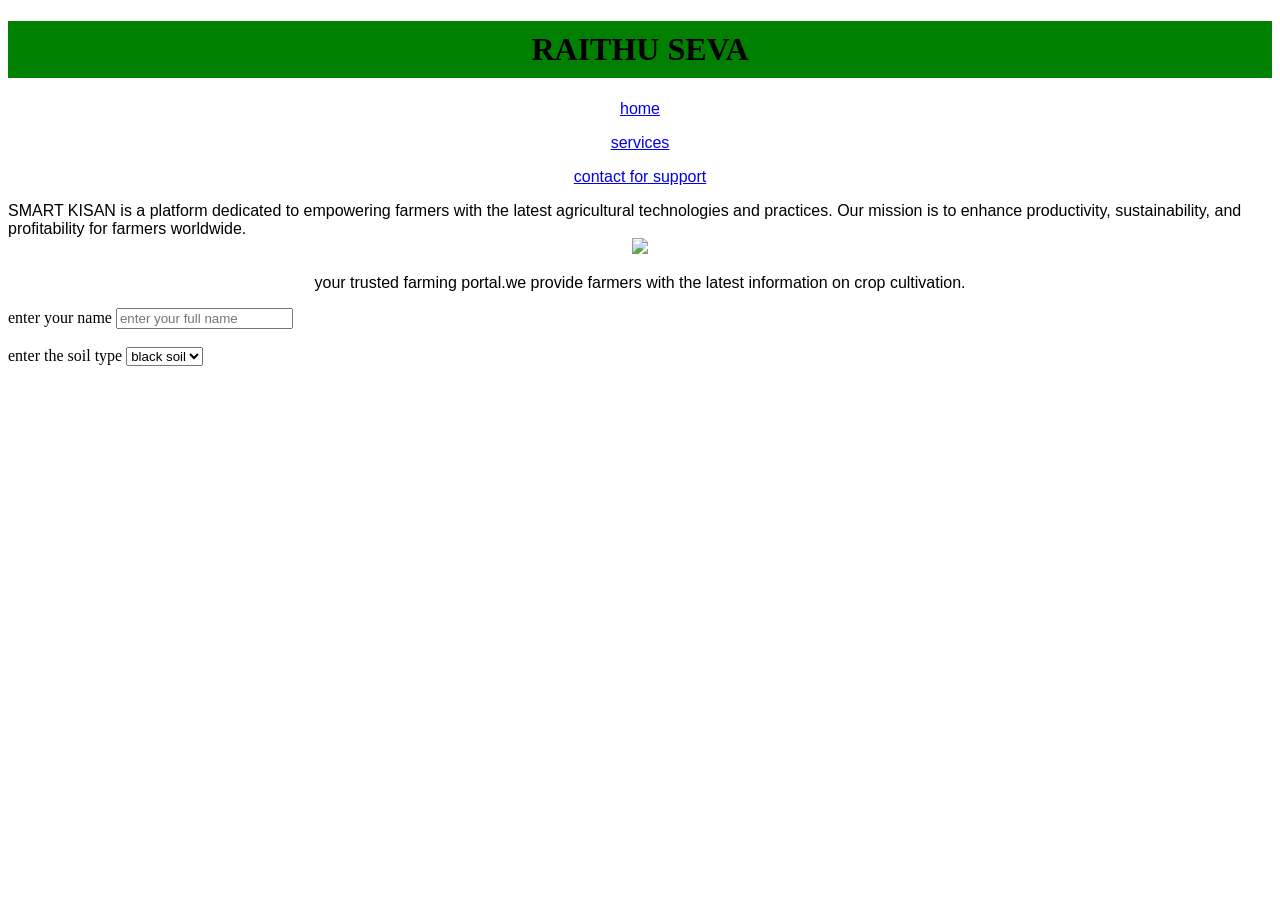
==== index.html @ 6cdf8d41 "added project setup" ====
<!DOCTYPE html>
<head>
<title>
    SMART KISAN
</title>
<h1>RAITHU SEVA</h1>
<style>
    h1{
        background-color: green;
        color:black;
        padding:10px;
        text-align: center;
    }
</style>
</head>
<body>
    <nav>
    <p>
    <a href="http://www.chrome.com">home</a>
    </p>
    <p>
    <a href="http://www.chrome.com">services</a>
    </p>
    <p>
    <a href="http://www.chrome.com">contact for support</a>
    </p>
    </nav>
    <p1>
        <style>
            p{
                font-family:'Lucida Sans', 'Lucida Sans Regular', 'Lucida Grande', 'Lucida Sans Unicode', Geneva, Verdana, sans-serif;
                text-align:center;
            }
            p1{
                font-family: Arial, Helvetica, sans-serif;
                text-align:center;
            }
        </style>
        SMART KISAN is a platform dedicated to empowering farmers with the latest agricultural technologies and practices. Our mission is to enhance productivity, sustainability, and profitability for farmers worldwide.
    </p1>
    <center>
    <img src="C:\Users\s.poojitha\Desktop\farmer.jpg" > 
    </center>
    <p>
      your trusted farming portal.we provide farmers with the latest information on crop cultivation.  
    </p>
    <div>
    <label>enter your name</label>
    <input type="text" placeholder="enter your full name"><br><br>
    <label>enter the soil type</label>
    <select name="soil type">
    <option value="black soil">black soil</option>
    <option value="red soil">red soil</option>
    <option value="alluvial soil">alluvial</option><br>
    </div>
</body>
</html>
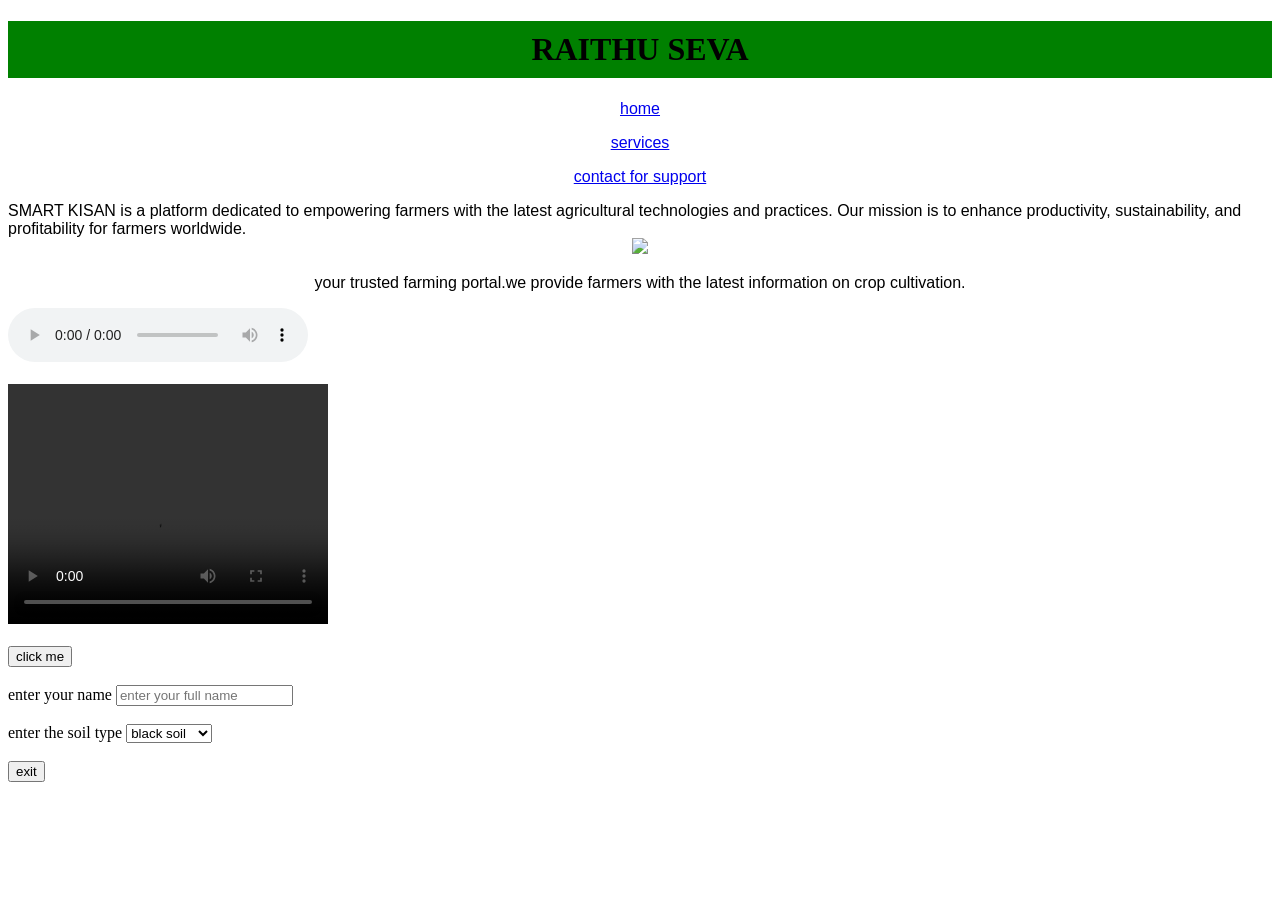
==== commit 424feebe: "updated index.html file" ====
--- a/index.html
+++ b/index.html
@@ -44,7 +44,13 @@
     <p>
       your trusted farming portal.we provide farmers with the latest information on crop cultivation.  
     </p>
-    <div>
+     <audio controls>
+        <source src="C:\Users\s.poojitha\Desktop\wt_lab\farm-rooster-63323.mp3" type="audio/mpeg">
+    </audio><br><br>
+    <video width="320" height="240" controls>
+        <source src="C:\Users\s.poojitha\Desktop\wt_lab\farmvc.mp4" type="video/mp4">
+    </video><br><br>
+    <button onclick="alert('welcome to smart kisan')">click me</button><br><br>
     <label>enter your name</label>
     <input type="text" placeholder="enter your full name"><br><br>
     <label>enter the soil type</label>
@@ -52,7 +58,10 @@
     <option value="black soil">black soil</option>
     <option value="red soil">red soil</option>
     <option value="alluvial soil">alluvial</option><br>
-    </div>
+    <option value="laterite soil">laterite soil</option>
+    <option value="desert soil">desert soil</option>        
+    </select><br><br>
+    <button onclick="alert('thank you for visiting smart kisan')">exit</button>
 </body>
 </html>
 
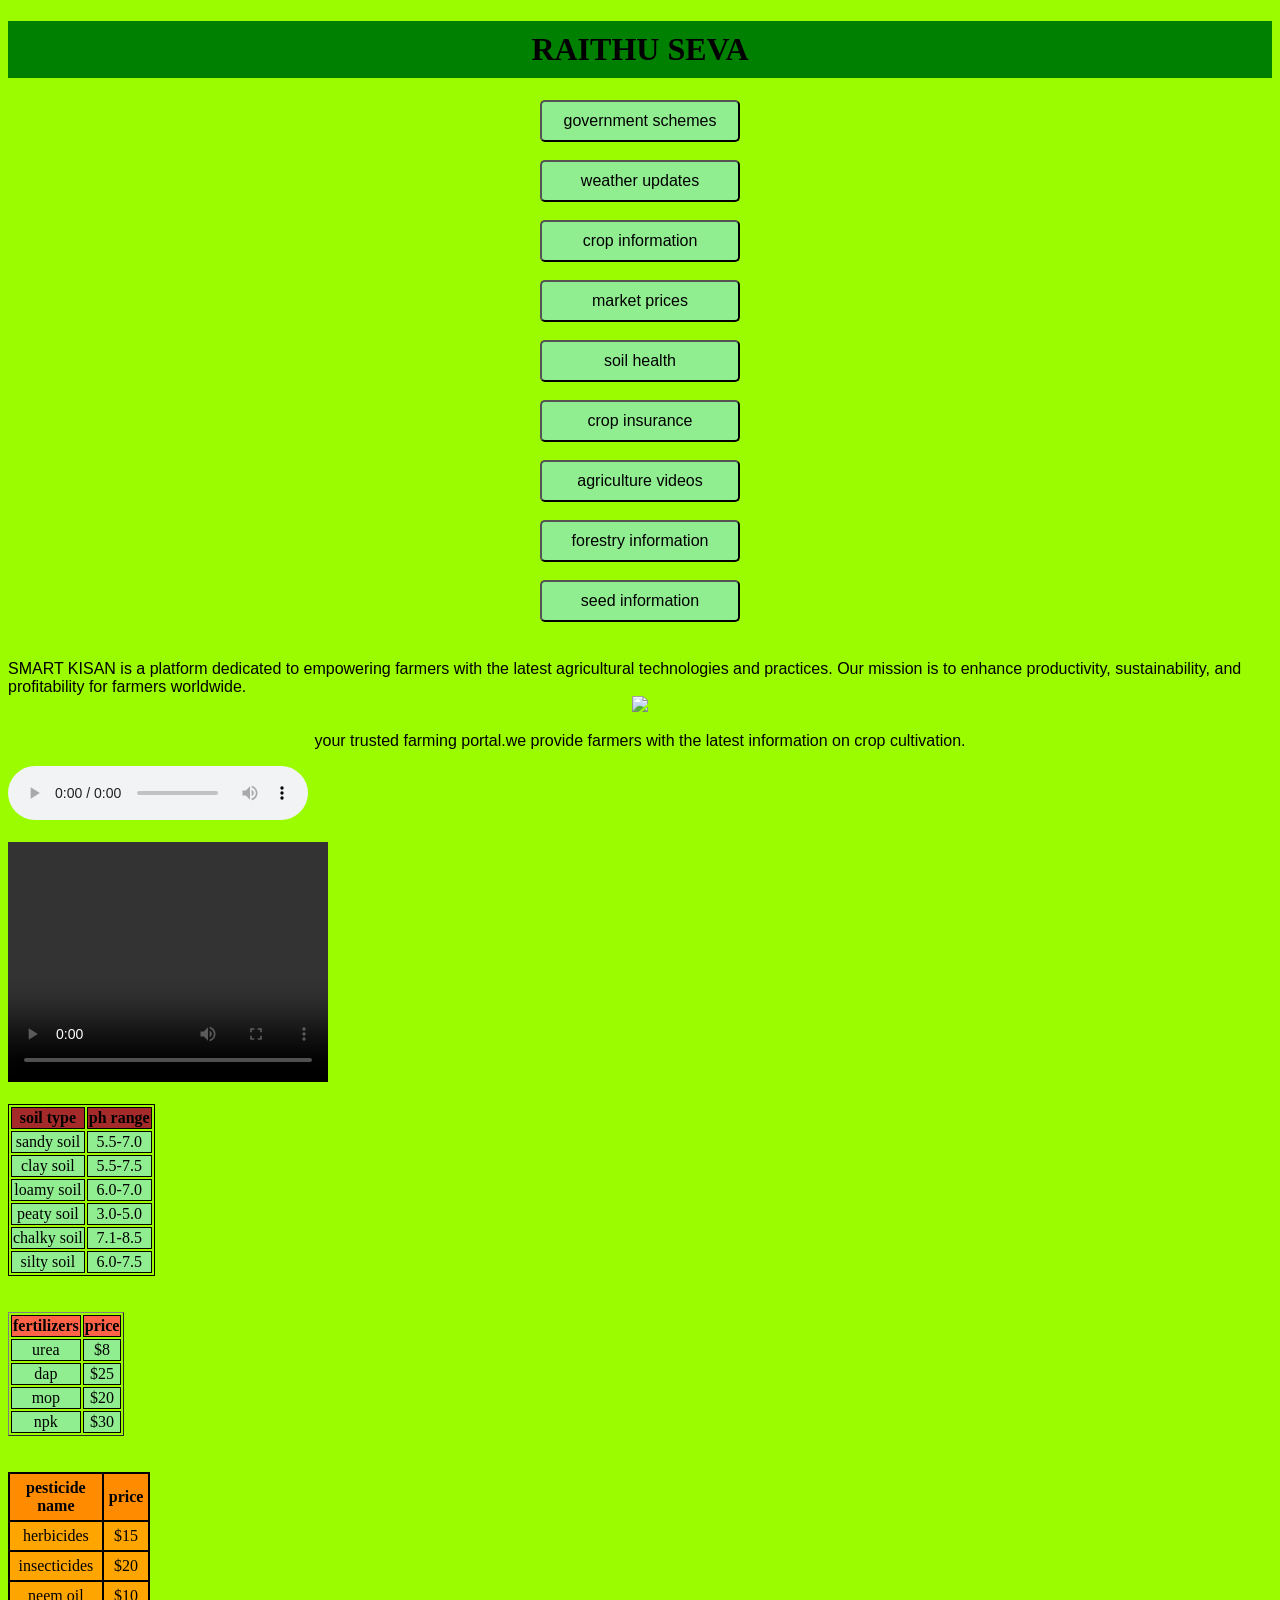
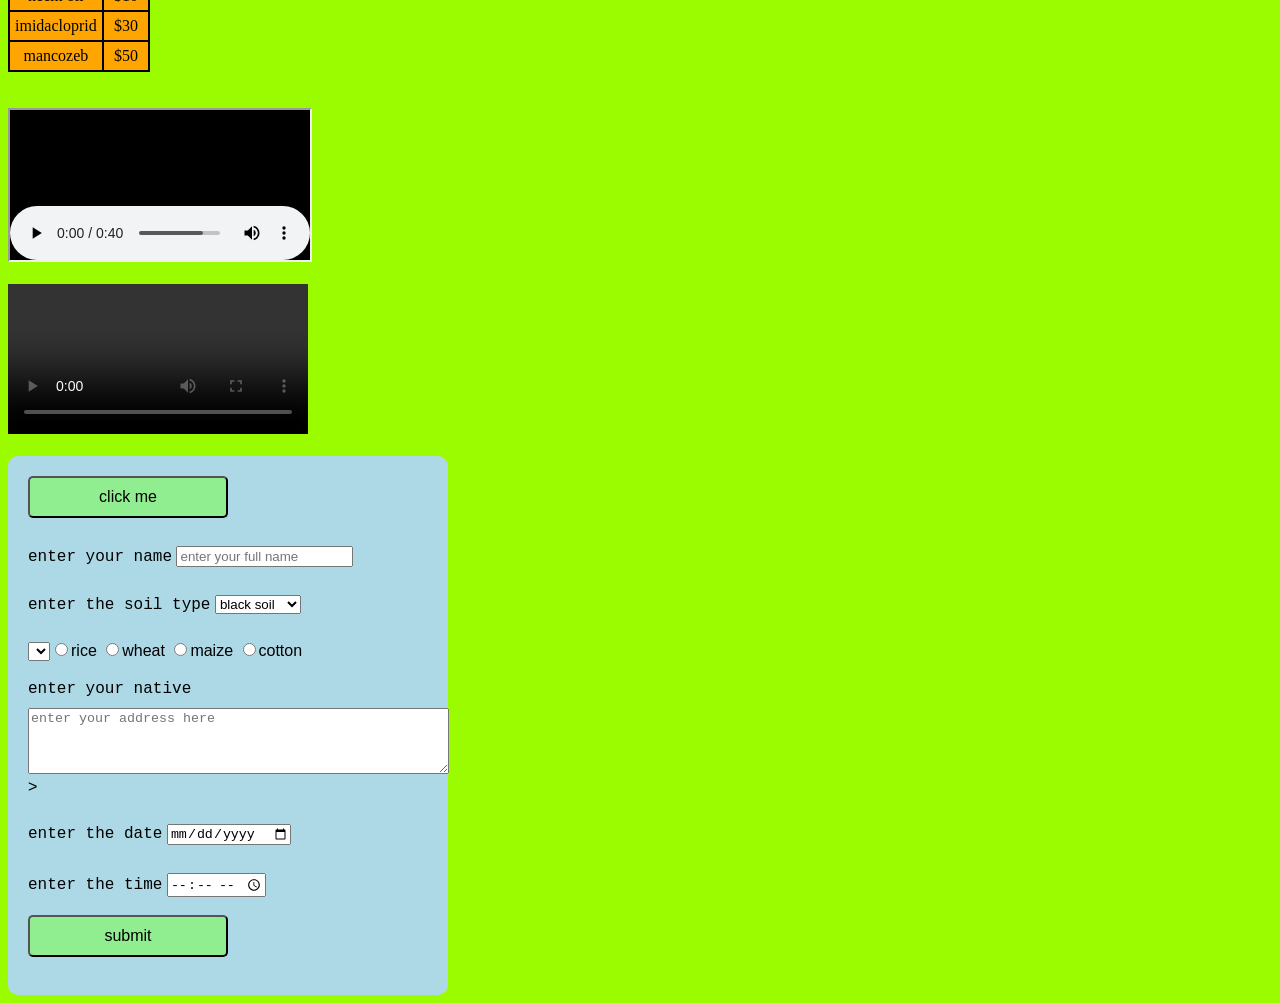
==== commit bc350faa: "updated index.html file" ====
--- a/index.html
+++ b/index.html
@@ -13,18 +13,32 @@
     }
 </style>
 </head>
-<body>
+<body style="background-color:rgb(155, 252, 0);">
     <nav>
-    <p>
-    <a href="http://www.chrome.com">home</a>
-    </p>
-    <p>
-    <a href="http://www.chrome.com">services</a>
-    </p>
-    <p>
-    <a href="http://www.chrome.com">contact for support</a>
-    </p>
+   <button onclick="window.location.href='https://nconf.dac.gov.in/'">government schemes</button><br><br>
+    <button onclick="window.location.href='https://farmer.gov.in/'">weather updates</button><br><br>
+    <button onclick="window.location.href='https://krishijagran.com/'">crop information</button><br><br>
+    <button onclick="window.location.href='https://agricoop.nic.in/'">market prices</button> <br><br>
+    <button onclick="window.location.href='https://soilhealth.dac.gov.in/'">soil health</button><br><br>
+    <button onclick="window.location.href='https://farmer.gov.in/imagedefault/PMFBY_Home.aspx'">crop insurance</button><br><br>
+    <button onclick="window.location.href='https://www.youtube.com/@KrishiJagranOfficial'">agriculture videos</button><br><br>
+    <button onclick="window.location.href='https://www.icfre.gov.in/'">forestry information</button><br><br>
+    <button onclick="window.location.href='https://www.agricoop.nic.in/en/seed-industry'">seed information</button><br><br>
     </nav>
+    <style>
+        button{
+            background-color: lightgreen;
+            padding:10px;
+            width:200px;
+            font-size:16px;
+            border-radius:5px;
+            cursor:pointer;
+        }
+        nav{
+            text-align: center;
+            margin-bottom:20px;
+        }
+    </style>
     <p1>
         <style>
             p{
@@ -50,6 +64,108 @@
     <video width="320" height="240" controls>
         <source src="C:\Users\s.poojitha\Desktop\wt_lab\farmvc.mp4" type="video/mp4">
     </video><br><br>
+    <style>
+        stable.soil-table{
+            border:"1";
+        }
+        .soil-table,th,td{
+            border:1px solid black;
+        }
+        .soil-table th,td{
+            text-align:center;
+            background-color: lightgreen;
+        }
+        .soil-table th{
+            background-color:brown;
+        }
+        </style>
+    <table class="soil-table">
+        <tr>
+            <th>soil type</th>
+            <th>ph range</th>
+        </tr>
+        <tr>
+            <td>sandy soil</td>
+            <td>5.5-7.0</td>
+        </tr>
+        <tr>
+            <td>clay soil</td>
+            <td>5.5-7.5</td>
+        </tr>
+        <tr>
+            <td>loamy soil</td>
+            <td>6.0-7.0</td>
+        </tr>
+        <tr>
+            <td>peaty soil</td>
+            <td>3.0-5.0</td>
+        </tr>
+         <tr>
+            <td>chalky soil</td>
+            <td>7.1-8.5</td>
+        </tr>
+         <tr>
+            <td>silty soil</td>
+            <td>6.0-7.5</td>
+        </tr>
+    </table><br><br>
+     <table border="1">
+        <tr>
+            <th style="background-color: tomato;">fertilizers</th>
+            <th style="background-color: tomato;">price</th>
+        </tr>
+        <tr>
+            <td style="background-color: light green;">urea</td>
+            <td style="background-color: light green;">$8</td>
+        </tr>
+        <tr>
+            <td style="background-color: light green;">dap</td>
+            <td style="background-color: light green;">$25</td>
+        </tr>
+        <tr>
+            <td style="background-color: light green;">mop</td>
+            <td style="background-color: light green;">$20</td>
+        </tr>
+        <tr>
+            <td style="background-color: light green;">npk</td>
+            <td style="background-color: light green;">$30</td>
+        </tr> 
+    </table><br><br>
+     <table class="pesticide-table">
+        <link rel="stylesheet" href="style.css">
+        <tr>
+            <th>pesticide name</th>
+            <th>price</th>
+        </tr>
+        <tr>
+            <td>herbicides</td>
+            <td>$15</td>
+        </tr>
+        <tr>
+            <td>insecticides</td>
+            <td>$20</td>
+        </tr>
+        <tr>
+            <td>neem oil</td>
+            <td>$10</td>
+        </tr>
+        <tr>
+            <td>imidacloprid</td>
+            <td>$30</td>
+        </tr>
+         <tr>
+            <td>mancozeb</td>
+            <td>$50</td>
+        </tr>
+    </table><br><br>
+    <iframe src="farm-rooster-63323.mp3"></iframe>
+    <br><br>
+    <iframe src="cow.mp3"
+    style="border: none;"></iframe>
+    <br><br>
+
+    </style>
+    <div class="form">
     <button onclick="alert('welcome to smart kisan')">click me</button><br><br>
     <label>enter your name</label>
     <input type="text" placeholder="enter your full name"><br><br>
@@ -61,7 +177,38 @@
     <option value="laterite soil">laterite soil</option>
     <option value="desert soil">desert soil</option>        
     </select><br><br>
-    <button onclick="alert('thank you for visiting smart kisan')">exit</button>
+    <select>
+        <label>select your crop</label>
+        <input type="radio" name="crop" value="rice">rice
+        <input type="radio" name="crop" value="wheat">wheat
+        <input type="radio" name="crop" value="maize">maize
+        <input type="radio" name="crop" value="cotton">cotton
+    </select>
+    <br><br>
+    <label>enter your native</label>
+    <textarea rows="4" cols="50" placeholder="enter your address here"></textarea>><br><br>
+    <label>enter the date</label>
+    <input type="date"><br><br>
+    <label>enter the time</label>
+    <input type="time"><br><br>
+    <button type="submit">submit</button><br><br>
+    </div>
+    <style>
+        .form{
+            background-color: lightblue;
+            padding:20px;
+            width:400px;
+            border-radius:10px;
+            font-family: Arial, Helvetica, sans-serif;
+            align-items: center;
+        }
+        label{
+            font-family: 'Courier New', Courier, monospace;
+        }
+        input,type,select,textarea{
+            margin-top:10px;
+        }
+    </style>
 </body>
 </html>
 
--- a/style.css
+++ b/style.css
@@ -0,0 +1,16 @@
+.pesticide-table{
+    background-color:goldenrod;
+    border-collapse:collapse;
+    width: 60px;
+}
+.pesticide-table th, .pesticide-table td{
+    border: 2px solid black;
+    padding: 5px;
+    text-align: center;
+}
+.pesticide-table th{
+    background-color:darkorange;
+}
+.pesticide-table td{
+    background-color:orange;
+}
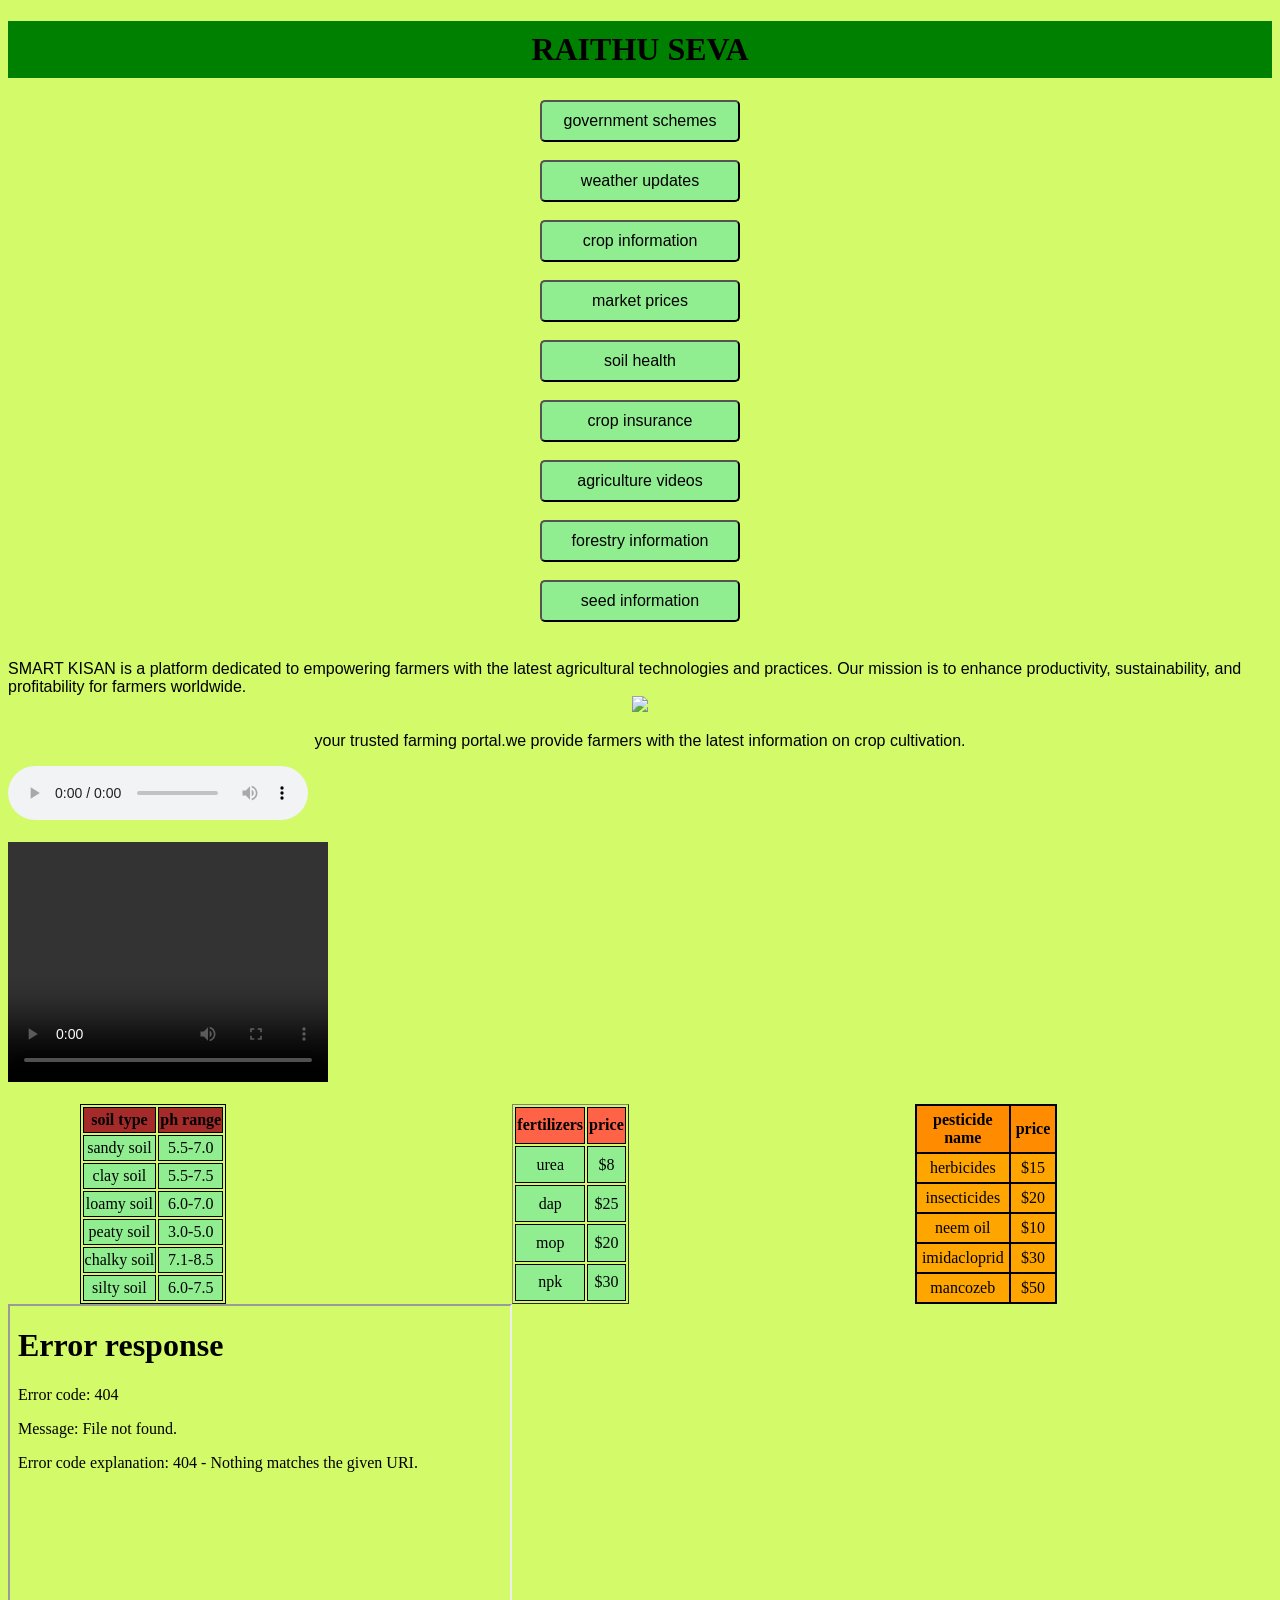
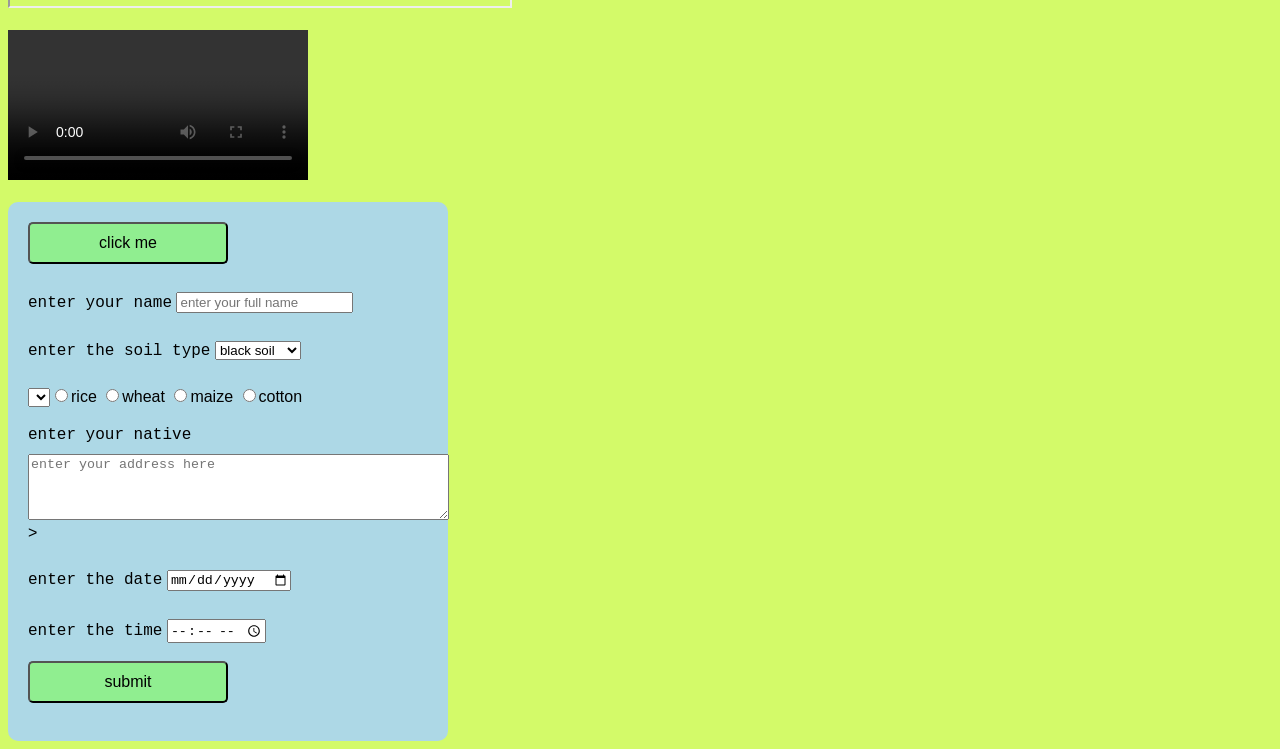
==== commit 0b5f5245: "updated idex.html file" ====
--- a/index.html
+++ b/index.html
@@ -13,9 +13,9 @@
     }
 </style>
 </head>
-<body style="background-color:rgb(155, 252, 0);">
+<body style="background-color:rgba(211, 250, 105, 1);">
     <nav>
-   <button onclick="window.location.href='https://nconf.dac.gov.in/'">government schemes</button><br><br>
+    <button onclick="window.location.href='https://nconf.dac.gov.in/'">government schemes</button><br><br>
     <button onclick="window.location.href='https://farmer.gov.in/'">weather updates</button><br><br>
     <button onclick="window.location.href='https://krishijagran.com/'">crop information</button><br><br>
     <button onclick="window.location.href='https://agricoop.nic.in/'">market prices</button> <br><br>
@@ -29,7 +29,7 @@
         button{
             background-color: lightgreen;
             padding:10px;
-            width:200px;
+            width:200px;    
             font-size:16px;
             border-radius:5px;
             cursor:pointer;
@@ -64,6 +64,8 @@
     <video width="320" height="240" controls>
         <source src="C:\Users\s.poojitha\Desktop\wt_lab\farmvc.mp4" type="video/mp4">
     </video><br><br>
+    <!--display the below 3 tables in a row-->
+    <div style="display: flex; justify-content: space-around;">
     <style>
         stable.soil-table{
             border:"1";
@@ -158,7 +160,13 @@
             <td>$50</td>
         </tr>
     </table><br><br>
-    <iframe src="farm-rooster-63323.mp3"></iframe>
+    </div>
+
+    <iframe 
+    src="problemsvideo.mp4"
+    width="500"
+    height="300">
+    </iframe>
     <br><br>
     <iframe src="cow.mp3"
     style="border: none;"></iframe>
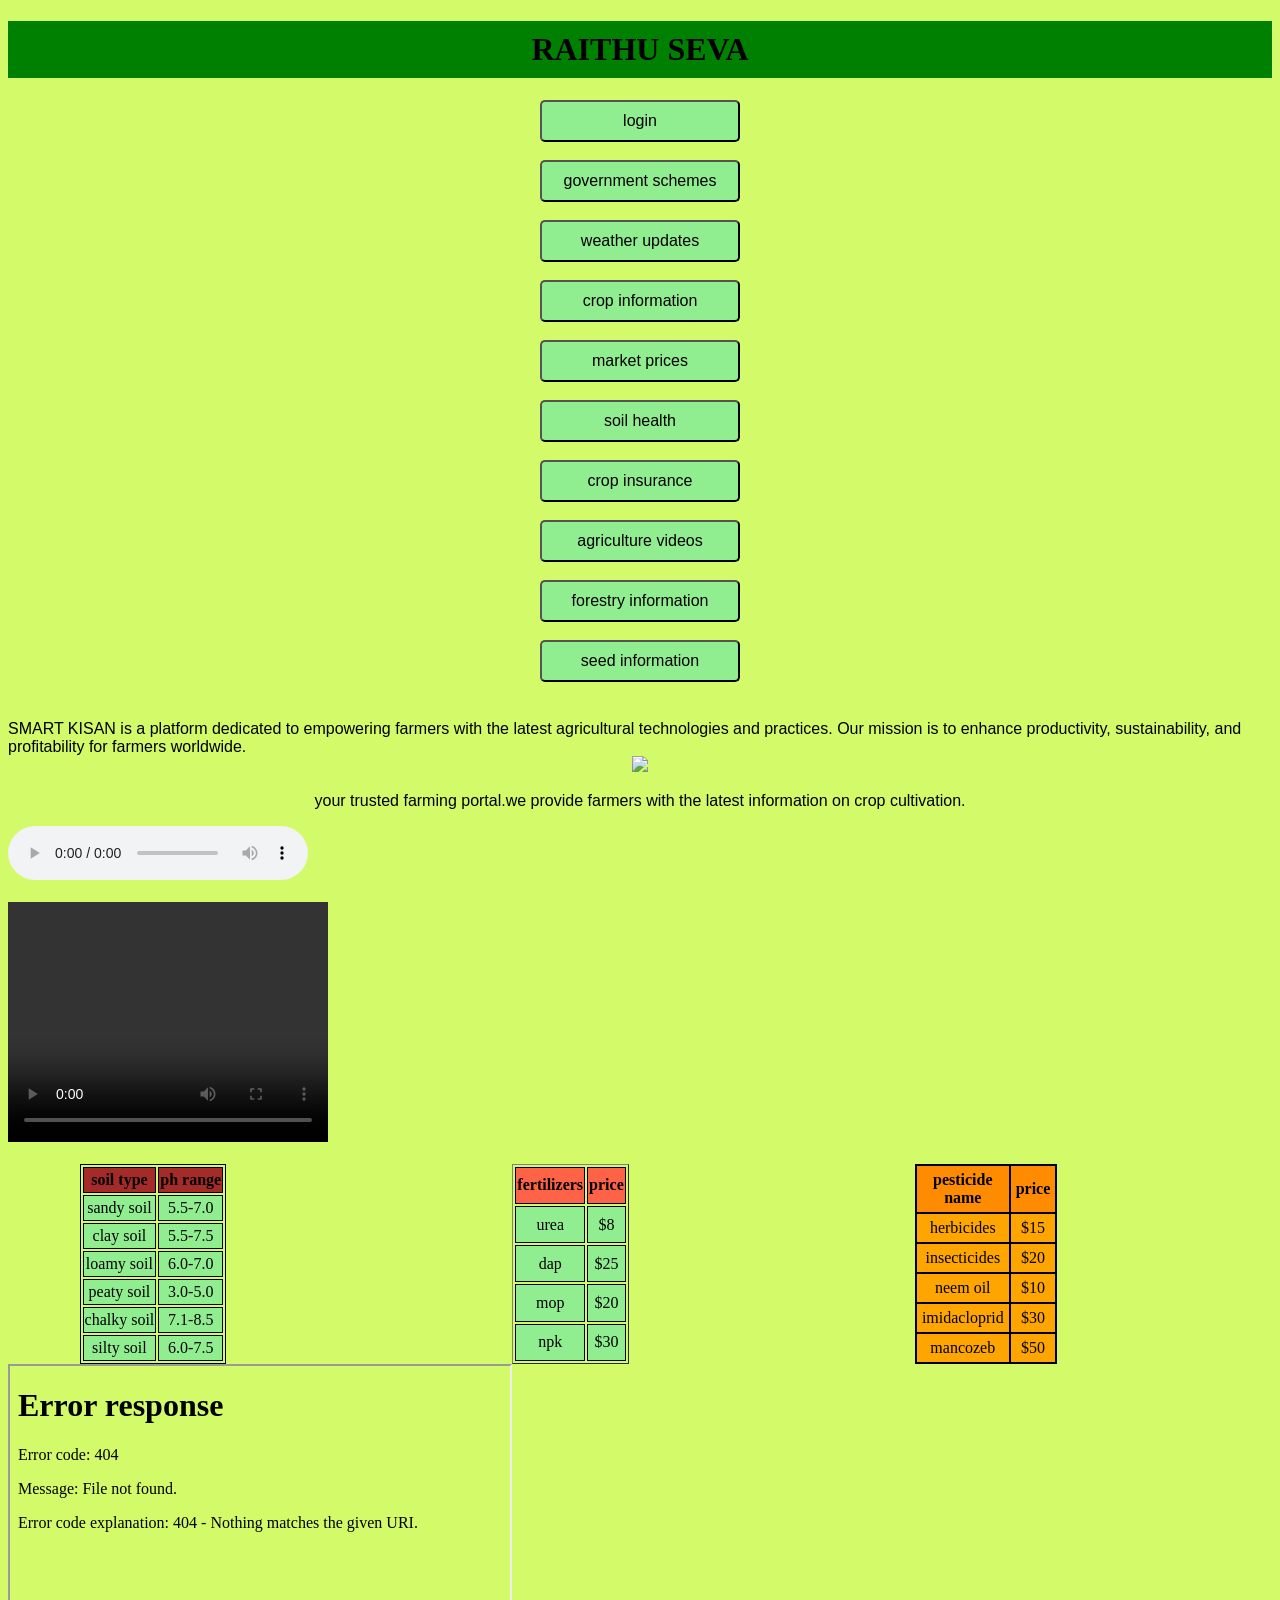
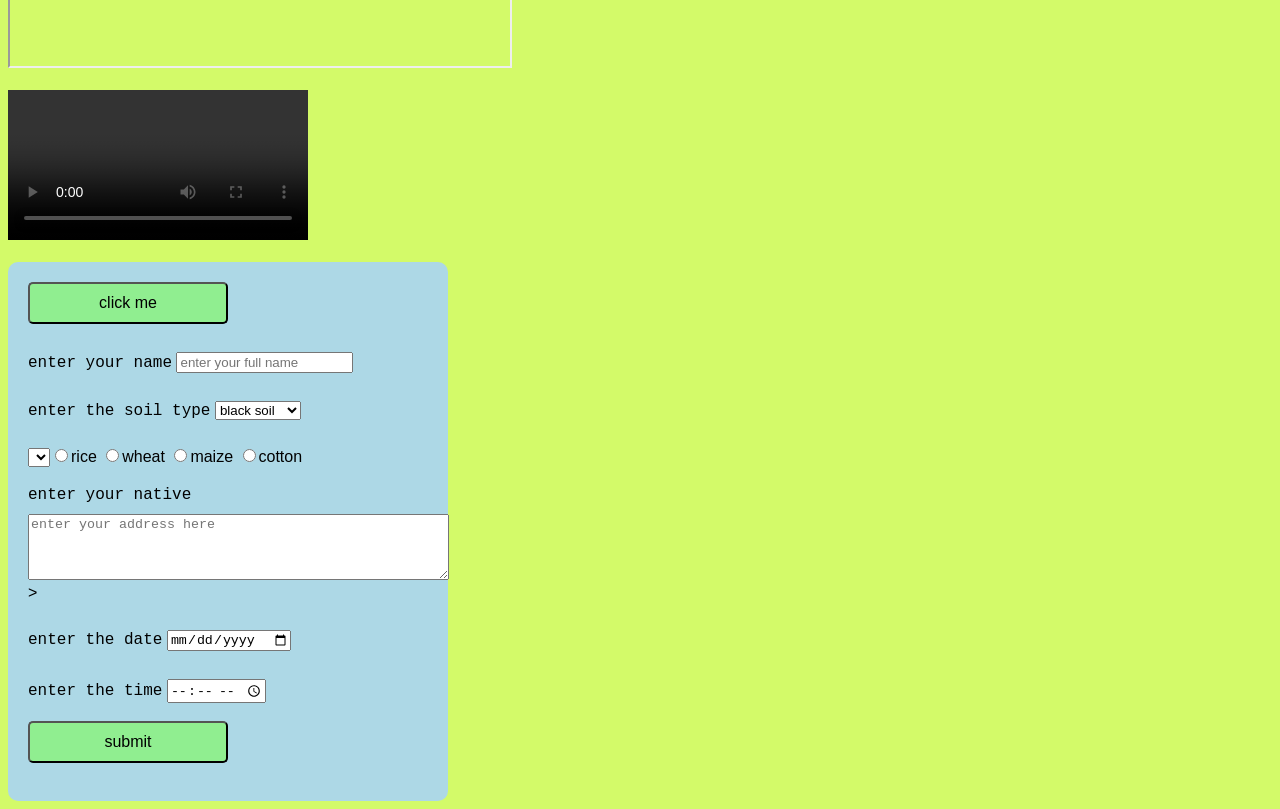
==== commit 411ab0e6: "updated index.html file" ====
--- a/index.html
+++ b/index.html
@@ -15,6 +15,7 @@
 </head>
 <body style="background-color:rgba(211, 250, 105, 1);">
     <nav>
+    <button onclick="window.location.href='C:\\Users\\s.poojitha\\Desktop\\wt_lab\\login.html'">login</button><br><br>
     <button onclick="window.location.href='https://nconf.dac.gov.in/'">government schemes</button><br><br>
     <button onclick="window.location.href='https://farmer.gov.in/'">weather updates</button><br><br>
     <button onclick="window.location.href='https://krishijagran.com/'">crop information</button><br><br>
@@ -217,6 +218,23 @@
             margin-top:10px;
         }
     </style>
+    <script>
+        function claculateCropYield(area,yieldPerAcre){
+            return area*yieldPerAcre;
+        }
+        console.log(claculateCropYield(5,20));
+        const checkSoilType=function(soil){
+            return soil=="black"?"good for cotton":"check crop suitability";
+        };
+        console.log(checkSoilType("black"));
+        const calculateWaterNeed=(crop,litersPerAcre)=>
+            "water needed for $[crop]:$[litersPerAcre]liters";
+        console.log(calculateWaterNeed("rice",500000));
+        (function(){
+            console.log("welcome to farmng portal");
+        })();
+    </script>
+
 </body>
 </html>
 
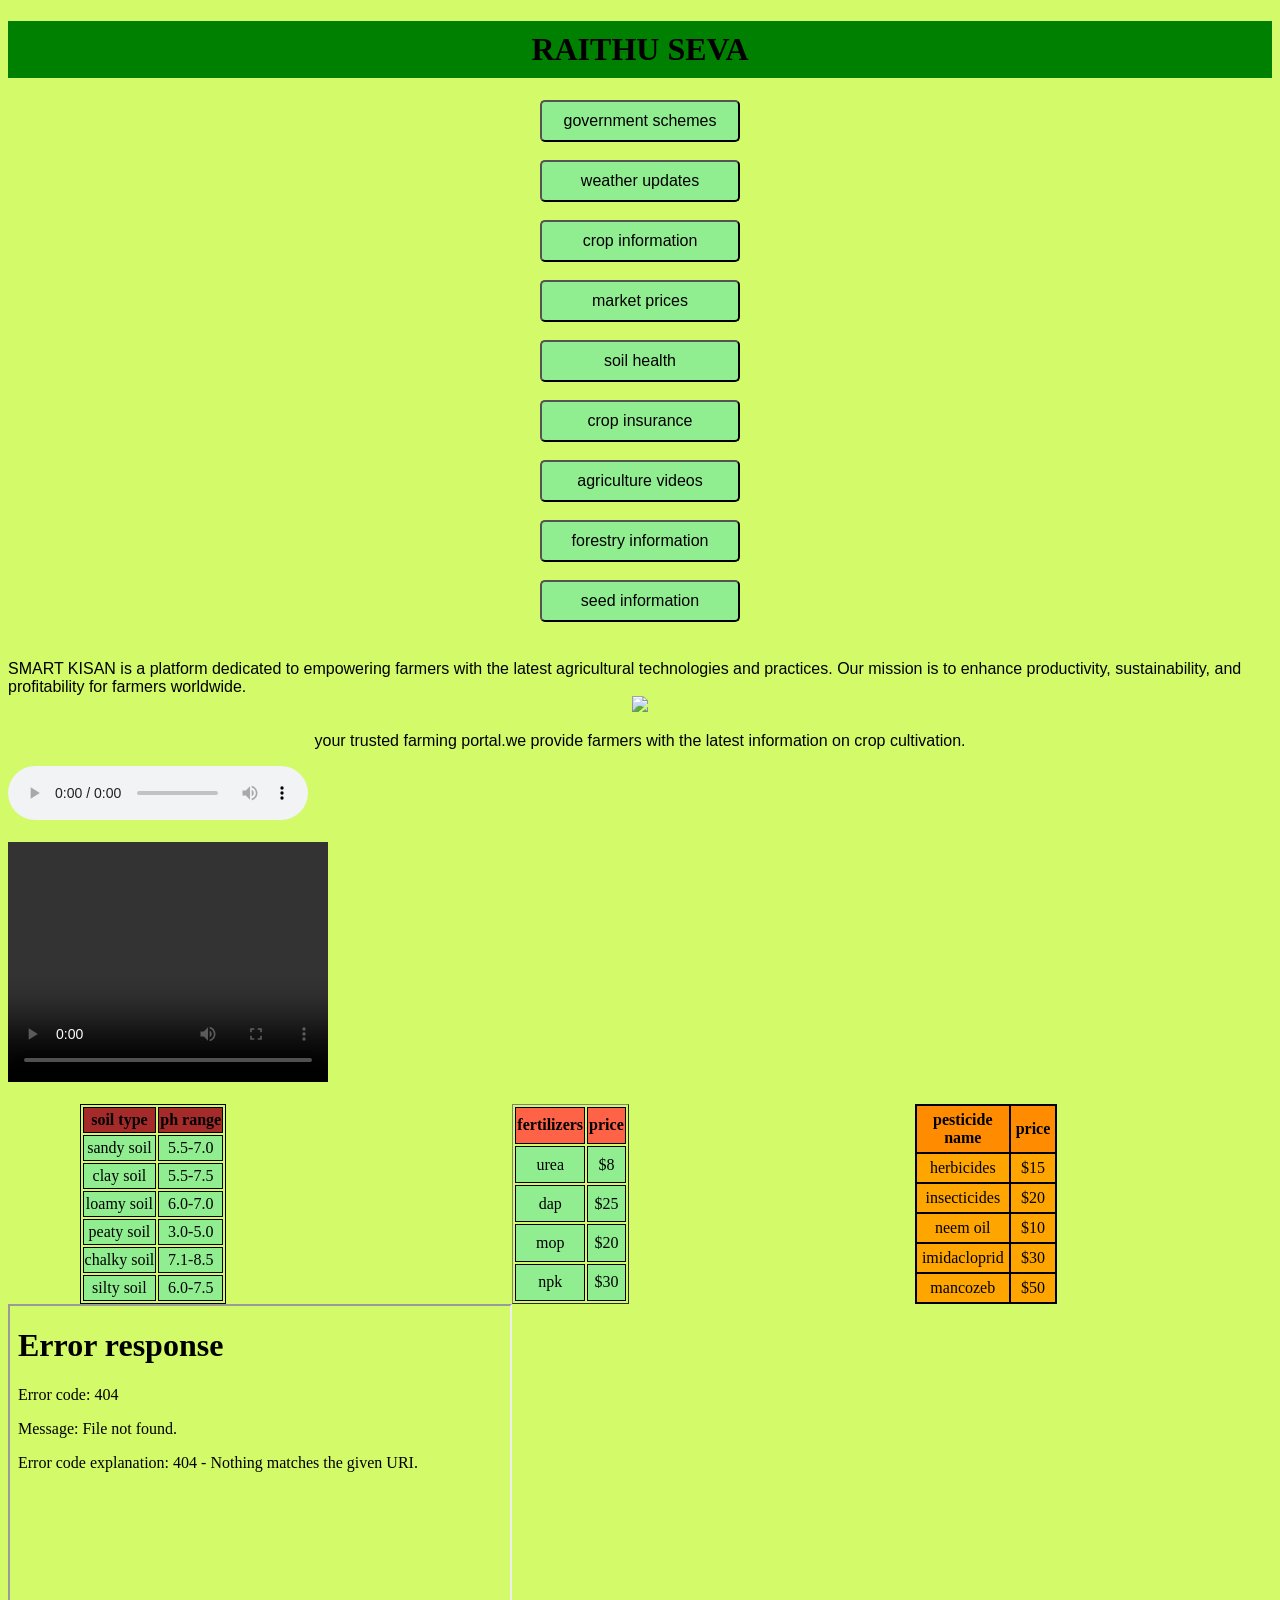
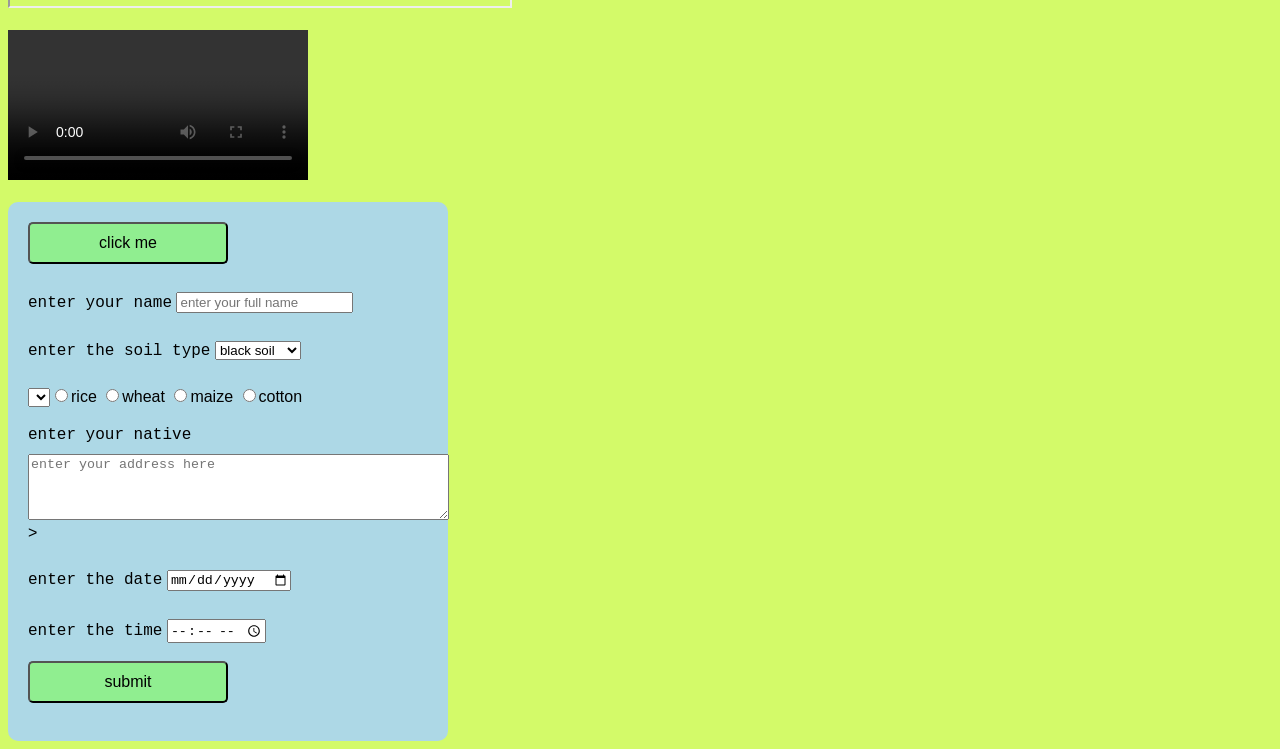
==== commit fd89fa01: "removed secrets and fixed tracking" ====
--- a/index.html
+++ b/index.html
@@ -1,3 +1,4 @@
+
 <!DOCTYPE html>
 <head>
 <title>
@@ -15,7 +16,6 @@
 </head>
 <body style="background-color:rgba(211, 250, 105, 1);">
     <nav>
-    <button onclick="window.location.href='C:\\Users\\s.poojitha\\Desktop\\wt_lab\\login.html'">login</button><br><br>
     <button onclick="window.location.href='https://nconf.dac.gov.in/'">government schemes</button><br><br>
     <button onclick="window.location.href='https://farmer.gov.in/'">weather updates</button><br><br>
     <button onclick="window.location.href='https://krishijagran.com/'">crop information</button><br><br>
@@ -234,7 +234,6 @@
             console.log("welcome to farmng portal");
         })();
     </script>
-
 </body>
 </html>
 
--- a/style.css
+++ b/style.css
@@ -1,16 +1,16 @@
-.pesticide-table{
-    background-color:goldenrod;
-    border-collapse:collapse;
-    width: 60px;
-}
-.pesticide-table th, .pesticide-table td{
-    border: 2px solid black;
-    padding: 5px;
-    text-align: center;
-}
-.pesticide-table th{
-    background-color:darkorange;
-}
-.pesticide-table td{
-    background-color:orange;
-}
+.pesticide-table{
+    background-color:goldenrod;
+    border-collapse:collapse;
+    width: 60px;
+}
+.pesticide-table th, .pesticide-table td{
+    border: 2px solid black;
+    padding: 5px;
+    text-align: center;
+}
+.pesticide-table th{
+    background-color:darkorange;
+}
+.pesticide-table td{
+    background-color:orange;
+}
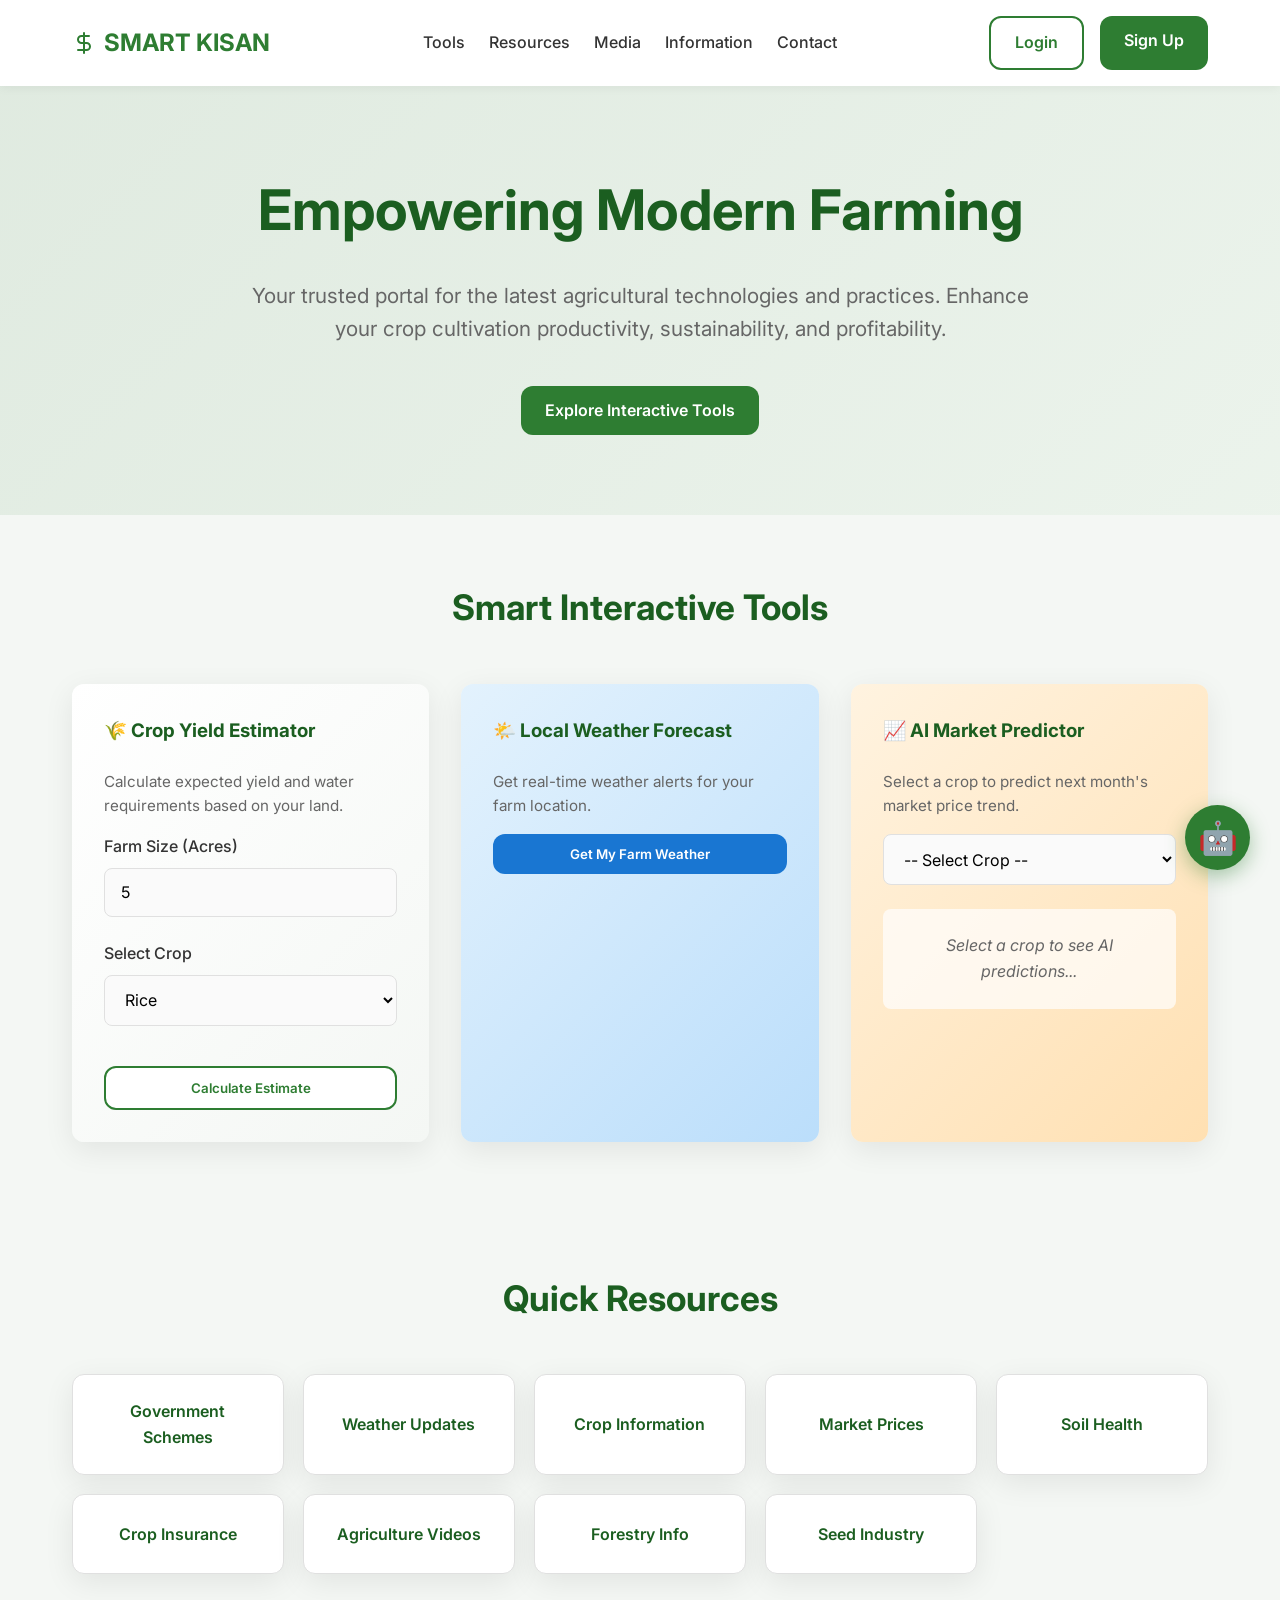
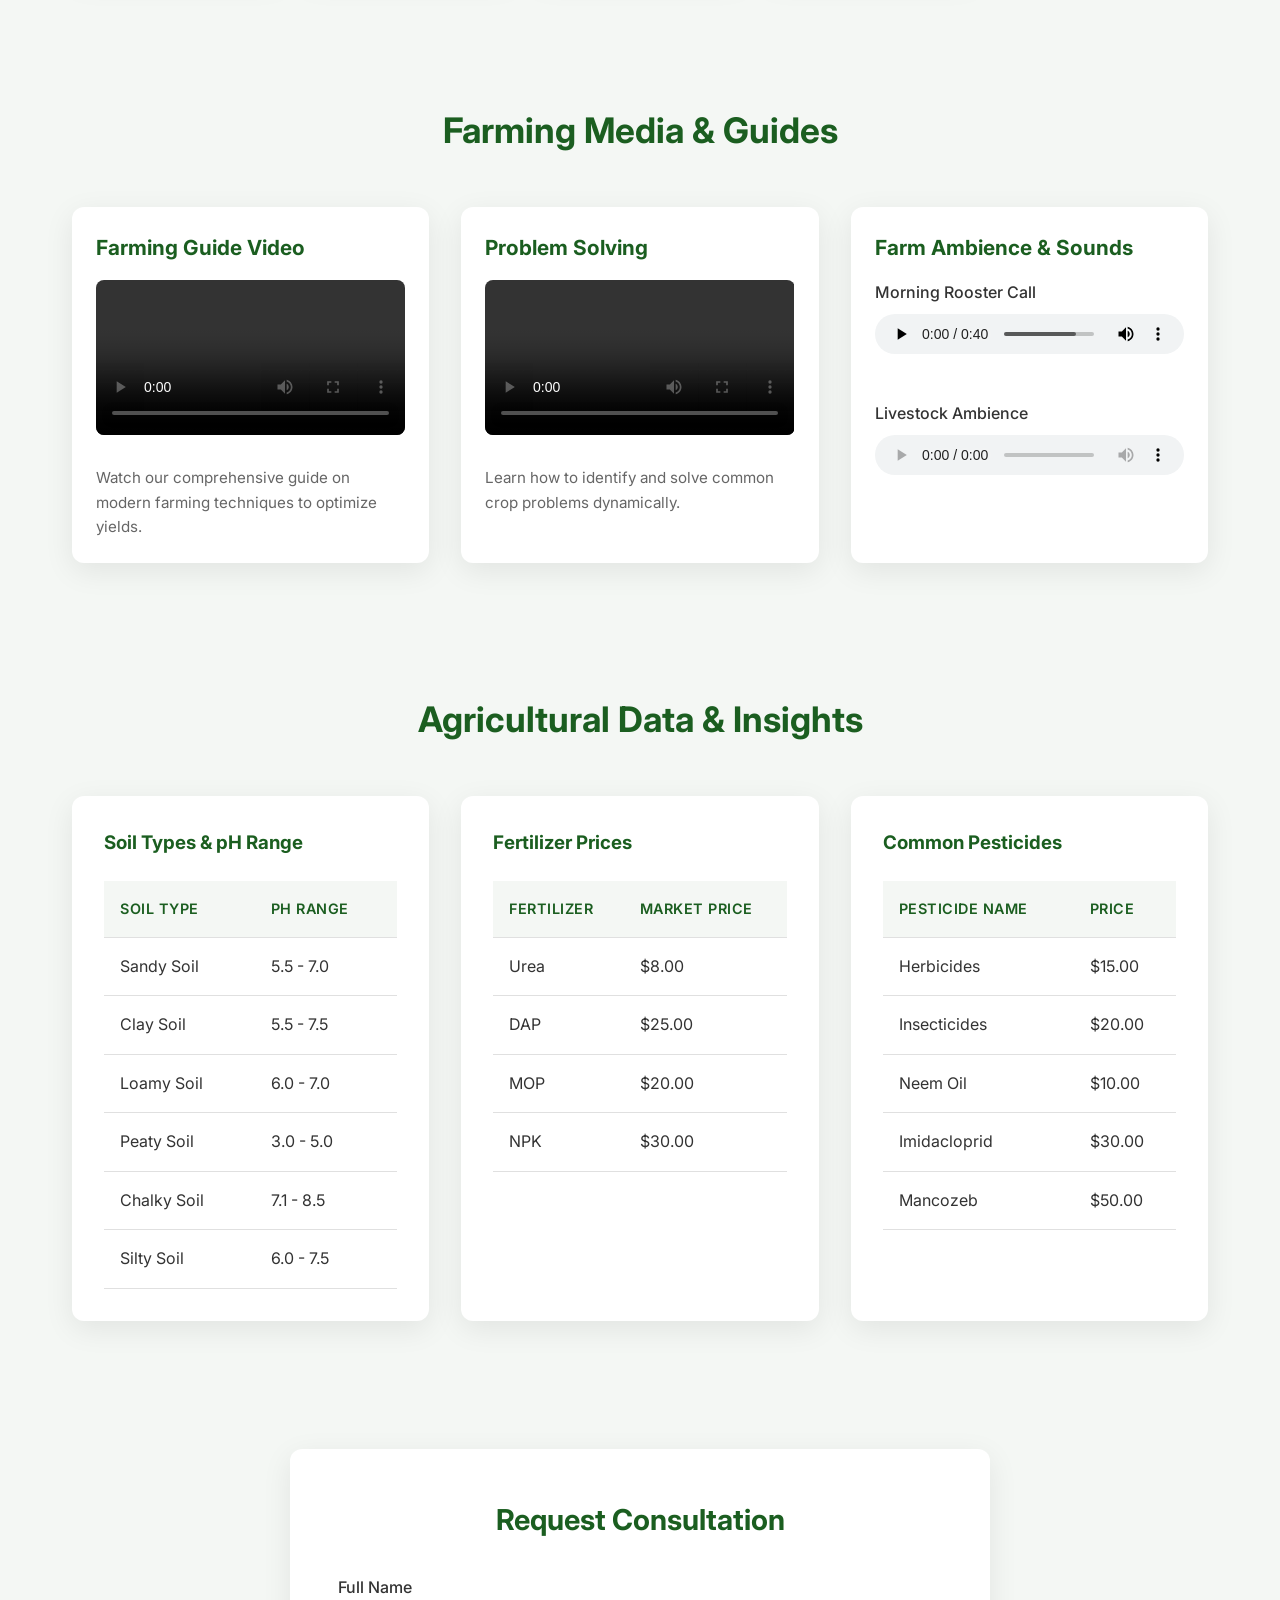
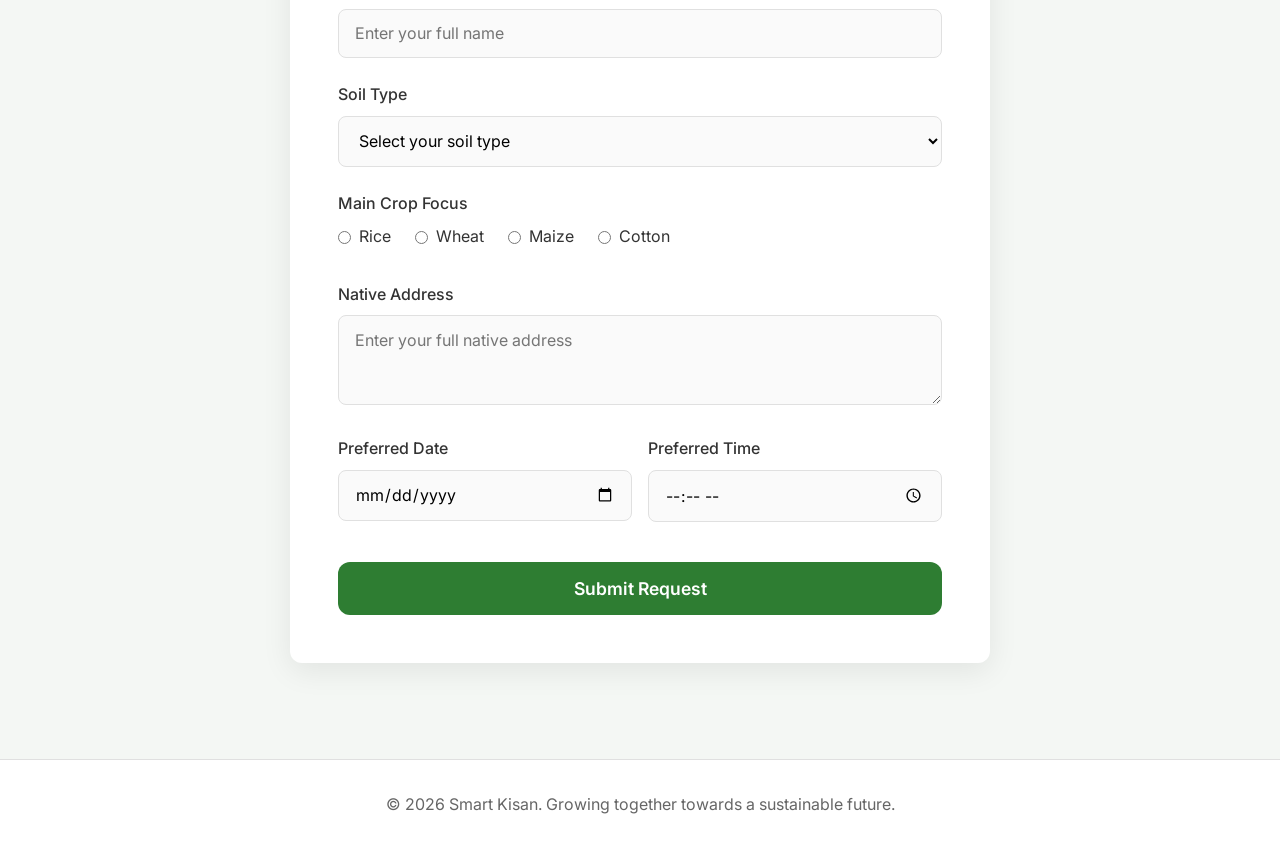
==== commit 92fc2f06: "updated some changes" ====
--- a/index.html
+++ b/index.html
@@ -1,239 +1,372 @@
-
 <!DOCTYPE html>
+<html lang="en">
 <head>
-<title>
-    SMART KISAN
-</title>
-<h1>RAITHU SEVA</h1>
-<style>
-    h1{
-        background-color: green;
-        color:black;
-        padding:10px;
-        text-align: center;
-    }
-</style>
+    <meta charset="UTF-8">
+    <meta name="viewport" content="width=device-width, initial-scale=1.0">
+    <title>Smart Kisan | Modern Farming Portal</title>
+    <meta name="description" content="SMART KISAN is an innovative platform empowering farmers with the latest agricultural technologies and practices.">
+    <link rel="stylesheet" href="style.css">
 </head>
-<body style="background-color:rgba(211, 250, 105, 1);">
-    <nav>
-    <button onclick="window.location.href='https://nconf.dac.gov.in/'">government schemes</button><br><br>
-    <button onclick="window.location.href='https://farmer.gov.in/'">weather updates</button><br><br>
-    <button onclick="window.location.href='https://krishijagran.com/'">crop information</button><br><br>
-    <button onclick="window.location.href='https://agricoop.nic.in/'">market prices</button> <br><br>
-    <button onclick="window.location.href='https://soilhealth.dac.gov.in/'">soil health</button><br><br>
-    <button onclick="window.location.href='https://farmer.gov.in/imagedefault/PMFBY_Home.aspx'">crop insurance</button><br><br>
-    <button onclick="window.location.href='https://www.youtube.com/@KrishiJagranOfficial'">agriculture videos</button><br><br>
-    <button onclick="window.location.href='https://www.icfre.gov.in/'">forestry information</button><br><br>
-    <button onclick="window.location.href='https://www.agricoop.nic.in/en/seed-industry'">seed information</button><br><br>
-    </nav>
-    <style>
-        button{
-            background-color: lightgreen;
-            padding:10px;
-            width:200px;    
-            font-size:16px;
-            border-radius:5px;
-            cursor:pointer;
+<body>
+    <header>
+        <nav class="navbar">
+            <a href="index.html" class="logo">
+                <svg width="24" height="24" viewBox="0 0 24 24" fill="none" stroke="currentColor" stroke-width="2" stroke-linecap="round" stroke-linejoin="round"><path d="M12 2v20"></path><path d="M17 5H9.5a3.5 3.5 0 0 0 0 7h5a3.5 3.5 0 0 1 0 7H6"></path></svg>
+                SMART KISAN
+            </a>
+            <ul class="nav-links">
+                <li><a href="#tools">Tools</a></li>
+                <li><a href="#resources">Resources</a></li>
+                <li><a href="#media">Media</a></li>
+                <li><a href="#data">Information</a></li>
+                <li><a href="#contact">Contact</a></li>
+            </ul>
+            <div style="display: flex; gap: 1rem;">
+                <a href="login.html" class="btn btn-secondary">Login</a>
+                <a href="signup.html" class="btn">Sign Up</a>
+            </div>
+        </nav>
+    </header>
+
+    <main>
+        <section class="hero">
+            <h1>Empowering Modern Farming</h1>
+            <p>Your trusted portal for the latest agricultural technologies and practices. Enhance your crop cultivation productivity, sustainability, and profitability.</p>
+            <a href="#tools" class="btn">Explore Interactive Tools</a>
+        </section>
+
+        <section class="container" id="tools">
+            <h2 class="section-title">Smart Interactive Tools</h2>
+            
+            <div style="display: grid; grid-template-columns: repeat(auto-fit, minmax(300px, 1fr)); gap: 2rem;">
+                
+                <!-- Crop Yield Estimator -->
+                <div class="table-container" style="background: linear-gradient(135deg, #ffffff 0%, #f4f7f4 100%);">
+                    <h3>🌾 Crop Yield Estimator</h3>
+                    <p style="color: var(--text-light); margin-bottom: 1rem; font-size: 0.95rem;">Calculate expected yield and water requirements based on your land.</p>
+                    
+                    <div class="form-group">
+                        <label>Farm Size (Acres)</label>
+                        <input type="number" id="farm-area" class="form-control" placeholder="e.g. 5" value="5">
+                    </div>
+                    
+                    <div class="form-group">
+                        <label>Select Crop</label>
+                        <select id="farm-crop" class="form-control">
+                            <option value="rice">Rice</option>
+                            <option value="wheat">Wheat</option>
+                            <option value="cotton">Cotton</option>
+                            <option value="maize">Maize</option>
+                        </select>
+                    </div>
+                    
+                    <button onclick="calculateYield()" class="btn btn-secondary" style="width: 100%; margin-top: 1rem;">Calculate Estimate</button>
+                    
+                    <div id="yield-result" style="margin-top: 1.5rem; padding: 1rem; background: var(--surface); border-radius: 8px; border-left: 4px solid var(--primary); display: none;">
+                        <strong style="color: var(--primary-dark);">Estimated Yield:</strong> <span id="res-yield"></span><br>
+                        <strong style="color: var(--primary-dark);">Water Needed:</strong> <span id="res-water"></span>
+                    </div>
+                </div>
+
+                <!-- Weather Widget -->
+                <div class="table-container" style="background: linear-gradient(135deg, #e3f2fd 0%, #bbdefb 100%);">
+                    <h3>🌤️ Local Weather Forecast</h3>
+                    <p style="color: var(--text-light); margin-bottom: 1rem; font-size: 0.95rem;">Get real-time weather alerts for your farm location.</p>
+                    
+                    <button onclick="fetchWeather()" class="btn" style="width: 100%; background-color: #1976d2; border: none;">Get My Farm Weather</button>
+                    
+                    <div id="weather-result" style="margin-top: 1.5rem; padding: 1rem; background: var(--surface); border-radius: 8px; display: none; text-align: center;">
+                        <h4 style="font-size: 2.2rem; color: #1565c0; margin-bottom: 0.5rem;" id="weather-temp">--°C</h4>
+                        <p style="font-weight: 500; font-size: 1.1rem; color: var(--text);" id="weather-desc">Loading...</p>
+                        <div style="display: flex; justify-content: space-around; margin-top: 1.5rem; font-size: 0.95rem; color: var(--text-light);">
+                            <span>💨 Wind: <b id="weather-wind" style="color: var(--text);">--</b></span>
+                            <span>💧 Hum: <b id="weather-hum" style="color: var(--text);">--</b></span>
+                        </div>
+                    </div>
+                </div>
+
+                <!-- AI Market Predictor -->
+                <div class="table-container" style="background: linear-gradient(135deg, #fff3e0 0%, #ffe0b2 100%);">
+                    <h3>📈 AI Market Predictor</h3>
+                    <p style="color: var(--text-light); margin-bottom: 1rem; font-size: 0.95rem;">Select a crop to predict next month's market price trend.</p>
+                    
+                    <div class="form-group">
+                        <select id="market-crop" class="form-control" onchange="predictMarket()">
+                            <option value="">-- Select Crop --</option>
+                            <option value="Wheat">Wheat</option>
+                            <option value="Rice">Rice</option>
+                            <option value="Cotton">Cotton</option>
+                            <option value="Sugarcane">Sugarcane</option>
+                        </select>
+                    </div>
+                    
+                    <div id="market-result" style="margin-top: 1rem; text-align: center; padding: 1.5rem 1rem; background: rgba(255,255,255,0.7); border-radius: 8px; min-height: 80px; display: flex; align-items: center; justify-content: center;">
+                        <em style="color: var(--text-light);">Select a crop to see AI predictions...</em>
+                    </div>
+                </div>
+
+            </div>
+        </section>
+
+        <section class="container" id="resources">
+            <h2 class="section-title">Quick Resources</h2>
+            <div class="quick-links">
+                <a href="https://nconf.dac.gov.in/" target="_blank" class="quick-link-card">Government Schemes</a>
+                <a href="https://farmer.gov.in/" target="_blank" class="quick-link-card">Weather Updates</a>
+                <a href="https://krishijagran.com/" target="_blank" class="quick-link-card">Crop Information</a>
+                <a href="https://agricoop.nic.in/" target="_blank" class="quick-link-card">Market Prices</a>
+                <a href="https://soilhealth.dac.gov.in/" target="_blank" class="quick-link-card">Soil Health</a>
+                <a href="https://farmer.gov.in/imagedefault/PMFBY_Home.aspx" target="_blank" class="quick-link-card">Crop Insurance</a>
+                <a href="https://www.youtube.com/@KrishiJagranOfficial" target="_blank" class="quick-link-card">Agriculture Videos</a>
+                <a href="https://www.icfre.gov.in/" target="_blank" class="quick-link-card">Forestry Info</a>
+                <a href="https://www.agricoop.nic.in/en/seed-industry" target="_blank" class="quick-link-card">Seed Industry</a>
+            </div>
+        </section>
+
+        <section class="container" id="media">
+            <h2 class="section-title">Farming Media & Guides</h2>
+            <div class="media-section">
+                <div class="media-card">
+                    <h3>Farming Guide Video</h3>
+                    <video controls preload="metadata">
+                        <source src="farmvc.mp4" type="video/mp4">
+                        Your browser does not support the video tag.
+                    </video>
+                    <p style="color: var(--text-light); font-size: 0.95rem; margin-top: 0.5rem;">Watch our comprehensive guide on modern farming techniques to optimize yields.</p>
+                </div>
+                <div class="media-card">
+                    <h3>Problem Solving</h3>
+                    <video controls preload="metadata">
+                        <source src="problemsvideo.mp4" type="video/mp4">
+                        Your browser does not support the video tag.
+                    </video>
+                    <p style="color: var(--text-light); font-size: 0.95rem; margin-top: 0.5rem;">Learn how to identify and solve common crop problems dynamically.</p>
+                </div>
+                <div class="media-card">
+                    <h3>Farm Ambience & Sounds</h3>
+                    <div style="margin-top: 1rem; margin-bottom: 1.5rem;">
+                        <span style="display: block; margin-bottom: 0.5rem; font-weight: 500; color: var(--text);">Morning Rooster Call</span>
+                        <audio controls style="height: 40px;">
+                            <source src="farm-rooster-63323.mp3" type="audio/mpeg">
+                        </audio>
+                    </div>
+                    <div>
+                        <span style="display: block; margin-bottom: 0.5rem; font-weight: 500; color: var(--text);">Livestock Ambience</span>
+                        <audio controls style="height: 40px;">
+                            <source src="cow.mp3" type="audio/mpeg">
+                        </audio>
+                    </div>
+                </div>
+            </div>
+        </section>
+
+        <section class="container" id="data">
+            <h2 class="section-title">Agricultural Data & Insights</h2>
+            <div class="info-section">
+                <div class="table-container">
+                    <h3>Soil Types & pH Range</h3>
+                    <table>
+                        <thead>
+                            <tr>
+                                <th>Soil Type</th>
+                                <th>pH Range</th>
+                            </tr>
+                        </thead>
+                        <tbody>
+                            <tr><td>Sandy Soil</td><td>5.5 - 7.0</td></tr>
+                            <tr><td>Clay Soil</td><td>5.5 - 7.5</td></tr>
+                            <tr><td>Loamy Soil</td><td>6.0 - 7.0</td></tr>
+                            <tr><td>Peaty Soil</td><td>3.0 - 5.0</td></tr>
+                            <tr><td>Chalky Soil</td><td>7.1 - 8.5</td></tr>
+                            <tr><td>Silty Soil</td><td>6.0 - 7.5</td></tr>
+                        </tbody>
+                    </table>
+                </div>
+
+                <div class="table-container">
+                    <h3>Fertilizer Prices</h3>
+                    <table>
+                        <thead>
+                            <tr>
+                                <th>Fertilizer</th>
+                                <th>Market Price</th>
+                            </tr>
+                        </thead>
+                        <tbody>
+                            <tr><td>Urea</td><td>$8.00</td></tr>
+                            <tr><td>DAP</td><td>$25.00</td></tr>
+                            <tr><td>MOP</td><td>$20.00</td></tr>
+                            <tr><td>NPK</td><td>$30.00</td></tr>
+                        </tbody>
+                    </table>
+                </div>
+
+                <div class="table-container">
+                    <h3>Common Pesticides</h3>
+                    <table>
+                        <thead>
+                            <tr>
+                                <th>Pesticide Name</th>
+                                <th>Price</th>
+                            </tr>
+                        </thead>
+                        <tbody>
+                            <tr><td>Herbicides</td><td>$15.00</td></tr>
+                            <tr><td>Insecticides</td><td>$20.00</td></tr>
+                            <tr><td>Neem Oil</td><td>$10.00</td></tr>
+                            <tr><td>Imidacloprid</td><td>$30.00</td></tr>
+                            <tr><td>Mancozeb</td><td>$50.00</td></tr>
+                        </tbody>
+                    </table>
+                </div>
+            </div>
+        </section>
+
+        <section class="container" id="contact">
+            <form class="booking-form" onsubmit="event.preventDefault(); alert('Consultation requested successfully!'); this.reset();">
+                <h2>Request Consultation</h2>
+                
+                <div class="form-group">
+                    <label for="name">Full Name</label>
+                    <input type="text" id="name" class="form-control" placeholder="Enter your full name" required>
+                </div>
+                
+                <div class="form-group">
+                    <label for="soil">Soil Type</label>
+                    <select id="soil" class="form-control" required>
+                        <option value="">Select your soil type</option>
+                        <option value="black">Black Soil</option>
+                        <option value="red">Red Soil</option>
+                        <option value="alluvial">Alluvial Soil</option>
+                        <option value="laterite">Laterite Soil</option>
+                        <option value="desert">Desert Soil</option>
+                    </select>
+                </div>
+
+                <div class="form-group">
+                    <label>Main Crop Focus</label>
+                    <div class="radio-group">
+                        <label><input type="radio" name="crop" value="rice" required> Rice</label>
+                        <label><input type="radio" name="crop" value="wheat"> Wheat</label>
+                        <label><input type="radio" name="crop" value="maize"> Maize</label>
+                        <label><input type="radio" name="crop" value="cotton"> Cotton</label>
+                    </div>
+                </div>
+
+                <div class="form-group">
+                    <label for="address">Native Address</label>
+                    <textarea id="address" class="form-control" rows="3" placeholder="Enter your full native address" required></textarea>
+                </div>
+
+                <div style="display: flex; gap: 1rem; flex-wrap: wrap;">
+                    <div class="form-group" style="flex: 1; min-width: 150px;">
+                        <label for="date">Preferred Date</label>
+                        <input type="date" id="date" class="form-control" required>
+                    </div>
+                    <div class="form-group" style="flex: 1; min-width: 150px;">
+                        <label for="time">Preferred Time</label>
+                        <input type="time" id="time" class="form-control" required>
+                    </div>
+                </div>
+
+                <button type="submit" class="btn" style="width: 100%; margin-top: 1rem; padding: 1rem; font-size: 1.1rem;">Submit Request</button>
+            </form>
+        </section>
+    </main>
+
+    <footer style="position: relative;">
+        <p>&copy; 2026 Smart Kisan. Growing together towards a sustainable future.</p>
+    </footer>
+
+    <!-- Floating Agri-Bot -->
+    <div style="position: fixed; bottom: 30px; right: 30px; z-index: 1000;" title="Talk to Kisan AI">
+        <button onclick="alert('Kisan AI Context-Aware Assistant is initializing... (Feature in development phase 2)')" style="background-color: var(--primary); color: white; border: none; border-radius: 50%; width: 65px; height: 65px; font-size: 32px; box-shadow: 0 6px 20px rgba(46, 125, 50, 0.4); cursor: pointer; display: flex; justify-content: center; align-items: center; transition: all 0.3s cubic-bezier(0.175, 0.885, 0.32, 1.275);" onmouseover="this.style.transform='scale(1.15) translateY(-5px)'" onmouseout="this.style.transform='scale(1) translateY(0)'">
+            🤖
+        </button>
+    </div>
+
+    <script>
+        // --- Core Application Utilities --- //
+        
+        // 1. Interactive Crop Yield & Water Estimator
+        function calculateYield() {
+            const area = parseFloat(document.getElementById('farm-area').value);
+            const crop = document.getElementById('farm-crop').value;
+            
+            const cropData = {
+                rice: { yield: 2.5, water: 500000, unit: 'Tons' },
+                wheat: { yield: 1.8, water: 300000, unit: 'Tons' },
+                cotton: { yield: 0.8, water: 400000, unit: 'Tons' },
+                maize: { yield: 3.2, water: 350000, unit: 'Tons' }
+            };
+            
+            if(area > 0 && cropData[crop]) {
+                const data = cropData[crop];
+                document.getElementById('res-yield').innerText = (area * data.yield).toFixed(1) + ' ' + data.unit;
+                document.getElementById('res-water').innerText = (area * data.water).toLocaleString() + ' Liters';
+                document.getElementById('yield-result').style.display = 'block';
+            }
         }
-        nav{
-            text-align: center;
-            margin-bottom:20px;
+
+        // 2. Real-Time Geolocation Weather Fetcher (Open-Meteo Free API)
+        function fetchWeather() {
+            const resultDiv = document.getElementById('weather-result');
+            resultDiv.style.display = 'block';
+            document.getElementById('weather-temp').innerText = '...';
+            document.getElementById('weather-desc').innerText = 'Locating...';
+            
+            if ("geolocation" in navigator) {
+                navigator.geolocation.getCurrentPosition(async function(position) {
+                    const lat = position.coords.latitude;
+                    const lon = position.coords.longitude;
+                    try {
+                        const res = await fetch(`https://api.open-meteo.com/v1/forecast?latitude=${lat}&longitude=${lon}&current_weather=true&hourly=relativehumidity_2m`);
+                        const data = await res.json();
+                        document.getElementById('weather-temp').innerText = data.current_weather.temperature + '°C';
+                        document.getElementById('weather-desc').innerText = "Live Sensor Data";
+                        document.getElementById('weather-wind').innerText = data.current_weather.windspeed + ' km/h';
+                        document.getElementById('weather-hum').innerText = data.hourly.relativehumidity_2m[0] + '%';
+                    } catch (e) {
+                        document.getElementById('weather-desc').innerText = 'Failed to load weather data.';
+                    }
+                }, function(error) {
+                    document.getElementById('weather-desc').innerText = "Location access denied. Displaying Default (Delhi).";
+                    setTimeout(() => {
+                        document.getElementById('weather-temp').innerText = '28°C';
+                        document.getElementById('weather-desc').innerText = 'Clear Sky';
+                        document.getElementById('weather-wind').innerText = '12 km/h';
+                        document.getElementById('weather-hum').innerText = '45%';
+                    }, 800);
+                });
+            } else {
+                document.getElementById('weather-desc').innerText = "Geolocation not supported.";
+            }
         }
-    </style>
-    <p1>
-        <style>
-            p{
-                font-family:'Lucida Sans', 'Lucida Sans Regular', 'Lucida Grande', 'Lucida Sans Unicode', Geneva, Verdana, sans-serif;
-                text-align:center;
+
+        // 3. AI Market Trend Predictor
+        function predictMarket() {
+            const crop = document.getElementById('market-crop').value;
+            const res = document.getElementById('market-result');
+            if(!crop) {
+                res.innerHTML = "<em style='color: var(--text-light);'>Select a crop to see AI predictions...</em>";
+                return;
             }
-            p1{
-                font-family: Arial, Helvetica, sans-serif;
-                text-align:center;
-            }
-        </style>
-        SMART KISAN is a platform dedicated to empowering farmers with the latest agricultural technologies and practices. Our mission is to enhance productivity, sustainability, and profitability for farmers worldwide.
-    </p1>
-    <center>
-    <img src="C:\Users\s.poojitha\Desktop\farmer.jpg" > 
-    </center>
-    <p>
-      your trusted farming portal.we provide farmers with the latest information on crop cultivation.  
-    </p>
-     <audio controls>
-        <source src="C:\Users\s.poojitha\Desktop\wt_lab\farm-rooster-63323.mp3" type="audio/mpeg">
-    </audio><br><br>
-    <video width="320" height="240" controls>
-        <source src="C:\Users\s.poojitha\Desktop\wt_lab\farmvc.mp4" type="video/mp4">
-    </video><br><br>
-    <!--display the below 3 tables in a row-->
-    <div style="display: flex; justify-content: space-around;">
-    <style>
-        stable.soil-table{
-            border:"1";
+            
+            const trends = [
+                "Trending UP ↗ (+5%) due to high festive demand.", 
+                "Stable ➝ (+1%). Good time to lock prices.", 
+                "Trending DOWN ↘ (-3%) due to oversupply in central markets.", 
+                "Highly volatile ⟲ Expect ₹200-300 fluctuation this season."
+            ];
+            const randomTrend = trends[Math.floor(Math.random() * trends.length)];
+            const isUp = randomTrend.includes("UP");
+            const isStable = randomTrend.includes("Stable");
+            const color = isUp ? "#2E7D32" : (isStable ? "#1976d2" : "#d32f2f");
+            
+            res.innerHTML = `<strong style='color: var(--primary-dark); font-size: 1.15rem; display:block; margin-bottom:0.5rem;'>${crop} 30-Day Forecast:</strong><span style='color: ${color}; font-weight: 600; font-size: 1.05rem;'>${randomTrend}</span>`;
         }
-        .soil-table,th,td{
-            border:1px solid black;
-        }
-        .soil-table th,td{
-            text-align:center;
-            background-color: lightgreen;
-        }
-        .soil-table th{
-            background-color:brown;
-        }
-        </style>
-    <table class="soil-table">
-        <tr>
-            <th>soil type</th>
-            <th>ph range</th>
-        </tr>
-        <tr>
-            <td>sandy soil</td>
-            <td>5.5-7.0</td>
-        </tr>
-        <tr>
-            <td>clay soil</td>
-            <td>5.5-7.5</td>
-        </tr>
-        <tr>
-            <td>loamy soil</td>
-            <td>6.0-7.0</td>
-        </tr>
-        <tr>
-            <td>peaty soil</td>
-            <td>3.0-5.0</td>
-        </tr>
-         <tr>
-            <td>chalky soil</td>
-            <td>7.1-8.5</td>
-        </tr>
-         <tr>
-            <td>silty soil</td>
-            <td>6.0-7.5</td>
-        </tr>
-    </table><br><br>
-     <table border="1">
-        <tr>
-            <th style="background-color: tomato;">fertilizers</th>
-            <th style="background-color: tomato;">price</th>
-        </tr>
-        <tr>
-            <td style="background-color: light green;">urea</td>
-            <td style="background-color: light green;">$8</td>
-        </tr>
-        <tr>
-            <td style="background-color: light green;">dap</td>
-            <td style="background-color: light green;">$25</td>
-        </tr>
-        <tr>
-            <td style="background-color: light green;">mop</td>
-            <td style="background-color: light green;">$20</td>
-        </tr>
-        <tr>
-            <td style="background-color: light green;">npk</td>
-            <td style="background-color: light green;">$30</td>
-        </tr> 
-    </table><br><br>
-     <table class="pesticide-table">
-        <link rel="stylesheet" href="style.css">
-        <tr>
-            <th>pesticide name</th>
-            <th>price</th>
-        </tr>
-        <tr>
-            <td>herbicides</td>
-            <td>$15</td>
-        </tr>
-        <tr>
-            <td>insecticides</td>
-            <td>$20</td>
-        </tr>
-        <tr>
-            <td>neem oil</td>
-            <td>$10</td>
-        </tr>
-        <tr>
-            <td>imidacloprid</td>
-            <td>$30</td>
-        </tr>
-         <tr>
-            <td>mancozeb</td>
-            <td>$50</td>
-        </tr>
-    </table><br><br>
-    </div>
-
-    <iframe 
-    src="problemsvideo.mp4"
-    width="500"
-    height="300">
-    </iframe>
-    <br><br>
-    <iframe src="cow.mp3"
-    style="border: none;"></iframe>
-    <br><br>
-
-    </style>
-    <div class="form">
-    <button onclick="alert('welcome to smart kisan')">click me</button><br><br>
-    <label>enter your name</label>
-    <input type="text" placeholder="enter your full name"><br><br>
-    <label>enter the soil type</label>
-    <select name="soil type">
-    <option value="black soil">black soil</option>
-    <option value="red soil">red soil</option>
-    <option value="alluvial soil">alluvial</option><br>
-    <option value="laterite soil">laterite soil</option>
-    <option value="desert soil">desert soil</option>        
-    </select><br><br>
-    <select>
-        <label>select your crop</label>
-        <input type="radio" name="crop" value="rice">rice
-        <input type="radio" name="crop" value="wheat">wheat
-        <input type="radio" name="crop" value="maize">maize
-        <input type="radio" name="crop" value="cotton">cotton
-    </select>
-    <br><br>
-    <label>enter your native</label>
-    <textarea rows="4" cols="50" placeholder="enter your address here"></textarea>><br><br>
-    <label>enter the date</label>
-    <input type="date"><br><br>
-    <label>enter the time</label>
-    <input type="time"><br><br>
-    <button type="submit">submit</button><br><br>
-    </div>
-    <style>
-        .form{
-            background-color: lightblue;
-            padding:20px;
-            width:400px;
-            border-radius:10px;
-            font-family: Arial, Helvetica, sans-serif;
-            align-items: center;
-        }
-        label{
-            font-family: 'Courier New', Courier, monospace;
-        }
-        input,type,select,textarea{
-            margin-top:10px;
-        }
-    </style>
-    <script>
-        function claculateCropYield(area,yieldPerAcre){
-            return area*yieldPerAcre;
-        }
-        console.log(claculateCropYield(5,20));
-        const checkSoilType=function(soil){
-            return soil=="black"?"good for cotton":"check crop suitability";
-        };
-        console.log(checkSoilType("black"));
-        const calculateWaterNeed=(crop,litersPerAcre)=>
-            "water needed for $[crop]:$[litersPerAcre]liters";
-        console.log(calculateWaterNeed("rice",500000));
-        (function(){
-            console.log("welcome to farmng portal");
-        })();
+
+        console.log("SMART KISAN Portal v2.0 Initialized with Smart Tools Dashboard.");
     </script>
 </body>
 </html>
-
--- a/style.css
+++ b/style.css
@@ -1,16 +1,347 @@
-.pesticide-table{
-    background-color:goldenrod;
-    border-collapse:collapse;
-    width: 60px;
-}
-.pesticide-table th, .pesticide-table td{
-    border: 2px solid black;
-    padding: 5px;
-    text-align: center;
-}
-.pesticide-table th{
-    background-color:darkorange;
-}
-.pesticide-table td{
-    background-color:orange;
-}
+@import url('https://fonts.googleapis.com/css2?family=Inter:wght@300;400;500;600;700&display=swap');
+
+:root {
+  --primary: #2E7D32;
+  --primary-light: #4CAF50;
+  --primary-dark: #1B5E20;
+  --secondary: #FDD835;
+  --background: #F4F7F4;
+  --surface: #FFFFFF;
+  --text: #333333;
+  --text-light: #666666;
+  --border: #E0E0E0;
+  --radius: 12px;
+  --shadow: 0 8px 30px rgba(0, 0, 0, 0.08);
+}
+
+* {
+  margin: 0;
+  padding: 0;
+  box-sizing: border-box;
+  font-family: 'Inter', sans-serif;
+}
+
+body {
+  background-color: var(--background);
+  color: var(--text);
+  line-height: 1.6;
+}
+
+/* Navbar */
+header {
+  background-color: var(--surface);
+  box-shadow: 0 2px 10px rgba(0,0,0,0.05);
+  position: sticky;
+  top: 0;
+  z-index: 100;
+}
+
+.navbar {
+  max-width: 1200px;
+  margin: 0 auto;
+  padding: 1rem 2rem;
+  display: flex;
+  justify-content: space-between;
+  align-items: center;
+}
+
+.logo {
+  font-size: 1.5rem;
+  font-weight: 700;
+  color: var(--primary);
+  text-decoration: none;
+  display: flex;
+  align-items: center;
+  gap: 0.5rem;
+}
+
+.nav-links {
+  display: flex;
+  gap: 1.5rem;
+  list-style: none;
+}
+
+.nav-links a {
+  text-decoration: none;
+  color: var(--text);
+  font-weight: 500;
+  transition: color 0.3s;
+}
+
+.nav-links a:hover {
+  color: var(--primary);
+}
+
+.btn {
+  display: inline-block;
+  padding: 0.75rem 1.5rem;
+  background-color: var(--primary);
+  color: white;
+  text-decoration: none;
+  border-radius: var(--radius);
+  font-weight: 600;
+  transition: all 0.3s ease;
+  border: none;
+  cursor: pointer;
+}
+
+.btn:hover {
+  background-color: var(--primary-dark);
+  transform: translateY(-2px);
+  box-shadow: 0 4px 12px rgba(46, 125, 50, 0.3);
+}
+
+.btn-secondary {
+  background-color: white;
+  color: var(--primary);
+  border: 2px solid var(--primary);
+}
+
+.btn-secondary:hover {
+  background-color: var(--primary-light);
+  color: white;
+}
+
+/* Hero Section */
+.hero {
+  text-align: center;
+  padding: 5rem 2rem;
+  background: linear-gradient(135deg, rgba(46, 125, 50, 0.1) 0%, rgba(76, 175, 80, 0.05) 100%);
+}
+
+.hero h1 {
+  font-size: 3.5rem;
+  color: var(--primary-dark);
+  margin-bottom: 1.5rem;
+}
+
+.hero p {
+  font-size: 1.3rem;
+  color: var(--text-light);
+  max-width: 800px;
+  margin: 0 auto 2.5rem;
+}
+
+/* Container */
+.container {
+  max-width: 1200px;
+  margin: 0 auto;
+  padding: 4rem 2rem;
+}
+
+.section-title {
+  text-align: center;
+  margin-bottom: 3rem;
+  color: var(--primary-dark);
+  font-size: 2.2rem;
+}
+
+/* Media Gallery */
+.media-section {
+  display: grid;
+  grid-template-columns: repeat(auto-fit, minmax(300px, 1fr));
+  gap: 2rem;
+}
+
+.media-card {
+  background: var(--surface);
+  border-radius: var(--radius);
+  padding: 1.5rem;
+  box-shadow: var(--shadow);
+  transition: transform 0.3s ease;
+}
+
+.media-card:hover {
+  transform: translateY(-5px);
+}
+
+.media-card h3 {
+  margin-bottom: 1rem;
+  color: var(--primary-dark);
+  font-size: 1.3rem;
+}
+
+video, audio {
+  width: 100%;
+  border-radius: 8px;
+  margin-bottom: 1rem;
+  outline: none;
+}
+
+/* Tables */
+.info-section {
+  display: grid;
+  grid-template-columns: repeat(auto-fit, minmax(350px, 1fr));
+  gap: 2rem;
+}
+
+.table-container {
+  background: var(--surface);
+  border-radius: var(--radius);
+  padding: 2rem;
+  box-shadow: var(--shadow);
+  overflow-x: auto;
+}
+
+.table-container h3 {
+  margin-bottom: 1.5rem;
+  color: var(--primary-dark);
+}
+
+table {
+  width: 100%;
+  border-collapse: collapse;
+}
+
+th, td {
+  padding: 1rem;
+  text-align: left;
+  border-bottom: 1px solid var(--border);
+}
+
+th {
+  background-color: var(--background);
+  color: var(--primary-dark);
+  font-weight: 600;
+  text-transform: uppercase;
+  font-size: 0.9rem;
+  letter-spacing: 0.5px;
+}
+
+tr:hover {
+  background-color: rgba(76, 175, 80, 0.05);
+}
+
+/* Form */
+.booking-form {
+  background: var(--surface);
+  border-radius: var(--radius);
+  padding: 3rem;
+  box-shadow: var(--shadow);
+  max-width: 700px;
+  margin: 0 auto;
+}
+
+.booking-form h2 {
+  text-align: center;
+  color: var(--primary-dark);
+  margin-bottom: 2rem;
+  font-size: 1.8rem;
+}
+
+.form-group {
+  margin-bottom: 1.5rem;
+}
+
+.form-group label {
+  display: block;
+  font-weight: 500;
+  margin-bottom: 0.5rem;
+  color: var(--text);
+}
+
+.form-control {
+  width: 100%;
+  padding: 0.85rem 1rem;
+  border: 1px solid var(--border);
+  border-radius: 8px;
+  font-size: 1rem;
+  transition: all 0.3s;
+  background-color: #fafafa;
+}
+
+.form-control:focus {
+  outline: none;
+  border-color: var(--primary);
+  background-color: var(--surface);
+  box-shadow: 0 0 0 3px rgba(76, 175, 80, 0.2);
+}
+
+.radio-group {
+  display: flex;
+  gap: 1.5rem;
+  margin-top: 0.5rem;
+  flex-wrap: wrap;
+}
+
+.radio-group label {
+  display: flex;
+  align-items: center;
+  gap: 0.5rem;
+  cursor: pointer;
+  font-weight: normal;
+}
+
+/* Quick Links Grid */
+.quick-links {
+  display: grid;
+  grid-template-columns: repeat(auto-fill, minmax(200px, 1fr));
+  gap: 1.2rem;
+}
+
+.quick-link-card {
+  background: var(--surface);
+  padding: 1.5rem;
+  border-radius: var(--radius);
+  text-align: center;
+  text-decoration: none;
+  color: var(--primary-dark);
+  font-weight: 600;
+  box-shadow: var(--shadow);
+  transition: all 0.3s ease;
+  border: 1px solid var(--border);
+  display: flex;
+  align-items: center;
+  justify-content: center;
+  min-height: 80px;
+}
+
+.quick-link-card:hover {
+  border-color: var(--primary);
+  background-color: var(--primary);
+  color: white;
+  transform: translateY(-5px);
+  box-shadow: 0 10px 20px rgba(46, 125, 50, 0.2);
+}
+
+/* Login Page specific */
+.login-body {
+  display: flex;
+  align-items: center;
+  justify-content: center;
+  min-height: 100vh;
+  background: linear-gradient(135deg, var(--primary-dark) 0%, var(--primary-light) 100%);
+  padding: 2rem;
+}
+
+.login-card {
+  background: var(--surface);
+  padding: 3rem;
+  border-radius: 16px;
+  box-shadow: 0 20px 40px rgba(0,0,0,0.2);
+  width: 100%;
+  max-width: 420px;
+}
+
+.login-card h2 {
+  text-align: center;
+  color: var(--primary-dark);
+  margin-bottom: 0.5rem;
+  font-size: 1.8rem;
+}
+
+.login-card p {
+  text-align: center;
+  color: var(--text-light);
+  margin-bottom: 2rem;
+}
+
+/* Footer */
+footer {
+  background: var(--surface);
+  padding: 2rem;
+  text-align: center;
+  color: var(--text-light);
+  border-top: 1px solid var(--border);
+  margin-top: 2rem;
+}
